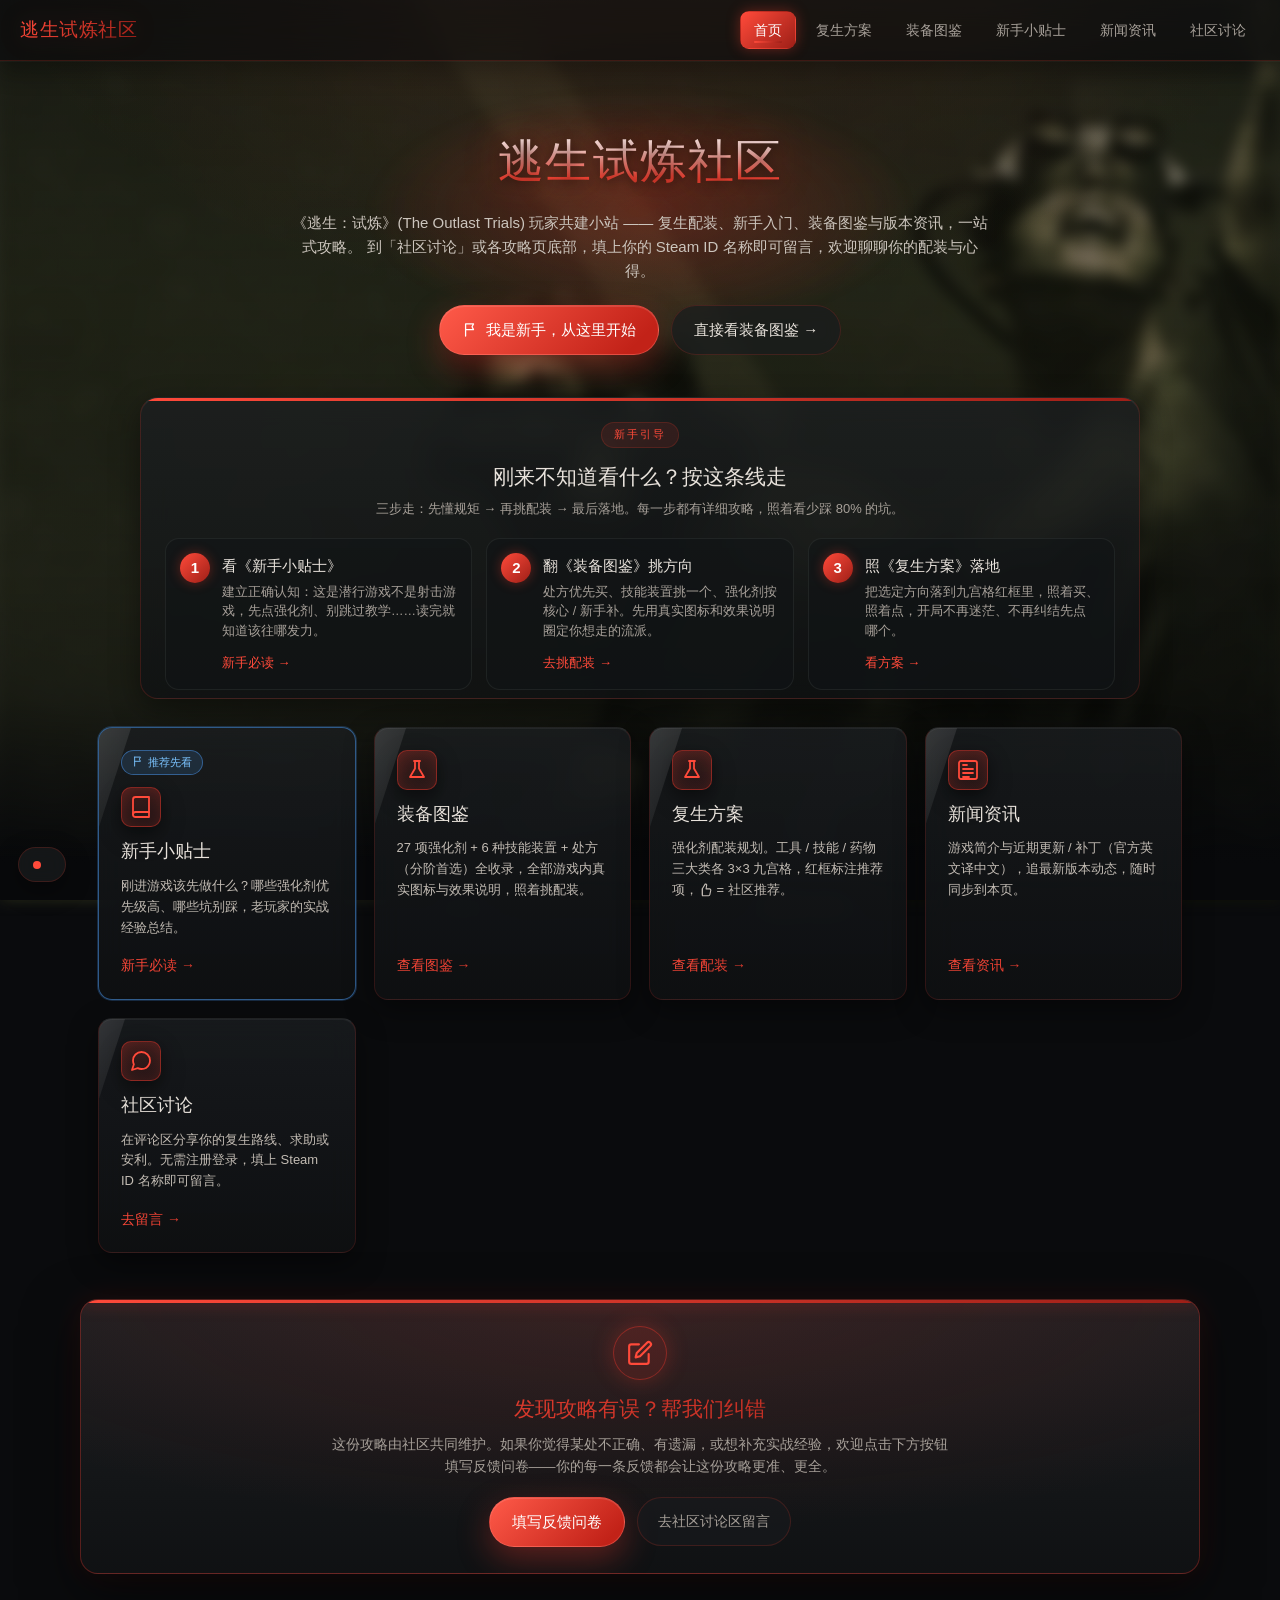
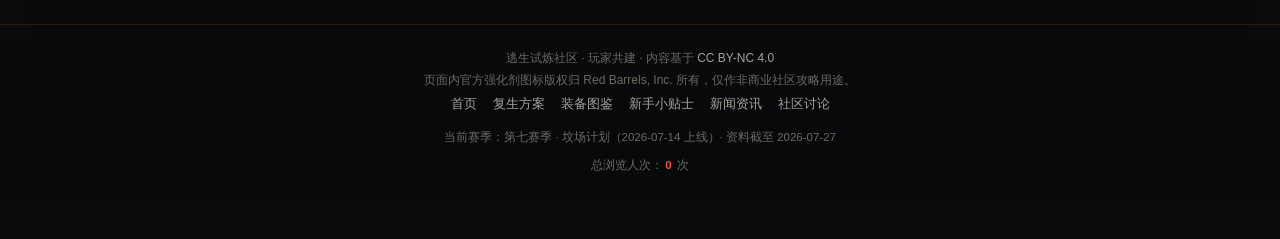
==== index.html @ 71624ab2 "chore: slow visitor counter to 10s & drop gray caption" ====
<!DOCTYPE html>
<html lang="zh-CN">
<head>
<meta charset="utf-8">
<meta name="viewport" content="width=device-width, initial-scale=1">
<link rel="stylesheet" href="assets/css/style.css">
<title>逃生试炼社区</title>
  <meta name="description" content="《逃生：试炼》玩家共建社区：复生方案、装备图鉴、新手小贴士、新闻资讯与社区讨论一站直达。">
  <link rel="canonical" href="https://lokeily.github.io/outlast-trials-community/index.html">
  <meta property="og:type" content="website">
  <meta property="og:site_name" content="逃生试炼社区">
  <meta property="og:title" content="逃生试炼社区">
  <meta property="og:description" content="《逃生：试炼》玩家共建社区：复生方案、装备图鉴、新手小贴士、新闻资讯与社区讨论一站直达。">
  <meta property="og:image" content="https://lokeily.github.io/outlast-trials-community/preview.png">
  <meta property="og:url" content="https://lokeily.github.io/outlast-trials-community/index.html">
  <meta name="twitter:card" content="summary_large_image">
  <meta name="twitter:title" content="逃生试炼社区">
  <meta name="twitter:description" content="《逃生：试炼》玩家共建社区：复生方案、装备图鉴、新手小贴士、新闻资讯与社区讨论一站直达。">
  <meta name="twitter:image" content="https://lokeily.github.io/outlast-trials-community/preview.png">

  <script>document.documentElement.classList.add('js')</script>
<script type="application/ld+json">{"@context": "https://schema.org", "@type": "WebSite", "name": "逃生试炼社区", "url": "https://lokeily.github.io/outlast-trials-community/", "description": "《逃生：试炼》玩家共建社区：复生方案、装备图鉴、新手小贴士、新闻资讯与社区讨论。", "inLanguage": "zh-CN"}</script>
<link rel="icon" href="favicon.svg" type="image/svg+xml">
  <script async src="https://busuanzi.ibruce.info/busuanzi/2.3/busuanzi.pure.mini.js"></script>
</head>
<body>
<header class="site-nav">
  <a class="brand" href="index.html">逃生试炼社区</a>
  <button class="menu-toggle" aria-label="展开菜单" aria-expanded="false"><svg class="ico-i nav-ico" viewBox="0 0 24 24" fill="none" stroke="currentColor" stroke-width="2" stroke-linecap="round" stroke-linejoin="round"><path d="M3 6h18M3 12h18M3 18h18"/></svg></button>
  <nav class="nav-links">
    <a href="index.html" class="active" aria-current="page">首页</a>
    <a href="rebirth.html">复生方案</a>
    <a href="amp-guide.html">装备图鉴</a>
    <a href="newbie.html">新手小贴士</a>
    <a href="news.html">新闻资讯</a>
    <a href="discuss.html">社区讨论</a>
  </nav>
</header>

<main class="container">
  <section class="hero">
    <h1>逃生试炼社区</h1>
    <p>《逃生：试炼》(The Outlast Trials) 玩家共建小站 —— 复生配装、新手入门、装备图鉴与版本资讯，一站式攻略。
    到「社区讨论」或各攻略页底部，填上你的 Steam ID 名称即可留言，欢迎聊聊你的配装与心得。</p>
    <div class="hero-cta">
      <a class="btn btn-primary" href="newbie.html"><svg class="ico-i" viewBox="0 0 24 24" fill="none" stroke="currentColor" stroke-width="2" stroke-linecap="round" stroke-linejoin="round"><path d="M5 21V4M5 4h11l-2 4 2 4H5"/></svg> 我是新手，从这里开始</a>
      <a class="btn btn-ghost" href="amp-guide.html">直接看装备图鉴 →</a>
    </div>
  </section>

  <!-- 新手引导 · 推荐路线 -->
  <section class="startpath">
    <div class="sp-head">
      <span class="sp-kicker">新手引导</span>
      <div class="sp-title">刚来不知道看什么？按这条线走</div>
      <p class="sp-sub">三步走：先懂规矩 → 再挑配装 → 最后落地。每一步都有详细攻略，照着看少踩 80% 的坑。</p>
    </div>
    <ol class="sp-steps">
      <li class="sp-step">
        <span class="sp-num">1</span>
        <div class="sp-body">
          <h3>看《新手小贴士》</h3>
          <p>建立正确认知：这是潜行游戏不是射击游戏，先点强化剂、别跳过教学……读完就知道该往哪发力。</p>
          <a class="sp-go" href="newbie.html">新手必读 →</a>
        </div>
      </li>
      <li class="sp-step">
        <span class="sp-num">2</span>
        <div class="sp-body">
          <h3>翻《装备图鉴》挑方向</h3>
          <p>处方优先买、技能装置挑一个、强化剂按核心 / 新手补。先用真实图标和效果说明圈定你想走的流派。</p>
          <a class="sp-go" href="amp-guide.html">去挑配装 →</a>
        </div>
      </li>
      <li class="sp-step">
        <span class="sp-num">3</span>
        <div class="sp-body">
          <h3>照《复生方案》落地</h3>
          <p>把选定方向落到九宫格红框里，照着买、照着点，开局不再迷茫、不再纠结先点哪个。</p>
          <a class="sp-go" href="rebirth.html">看方案 →</a>
        </div>
      </li>
    </ol>
  </section>

  <section class="cards">
    <a class="card feat" href="newbie.html">
      <div class="pill-new"><svg class="ico-i" viewBox="0 0 24 24" fill="none" stroke="currentColor" stroke-width="2" stroke-linecap="round" stroke-linejoin="round"><path d="M5 21V4M5 4h11l-2 4 2 4H5"/></svg> 推荐先看</div>
      <div class="ico"><svg viewBox="0 0 24 24" fill="none" stroke="currentColor" stroke-width="2" stroke-linecap="round" stroke-linejoin="round"><path d="M4 19.5A2.5 2.5 0 0 1 6.5 17H20"/><path d="M6.5 2H20v20H6.5A2.5 2.5 0 0 1 4 19.5v-15A2.5 2.5 0 0 1 6.5 2z"/></svg></div>
      <h3>新手小贴士</h3>
      <p>刚进游戏该先做什么？哪些强化剂优先级高、哪些坑别踩，老玩家的实战经验总结。</p>
      <div class="go">新手必读 →</div>
    </a>
    <a class="card" href="amp-guide.html">
      <div class="ico"><svg viewBox="0 0 24 24" fill="none" stroke="currentColor" stroke-width="2" stroke-linecap="round" stroke-linejoin="round"><path d="M9 3h6"/><path d="M10 3v7.5l-5 8.5h14l-5-8.5V3"/><path d="M6 19h12"/></svg></div>
      <h3>装备图鉴</h3>
      <p>27 项强化剂 + 6 种技能装置 + 处方（分阶首选）全收录，全部游戏内真实图标与效果说明，照着挑配装。</p>
      <div class="go">查看图鉴 →</div>
    </a>
    <a class="card" href="rebirth.html">
      <div class="ico"><svg viewBox="0 0 24 24" fill="none" stroke="currentColor" stroke-width="2" stroke-linecap="round" stroke-linejoin="round"><path d="M9 3h6"/><path d="M10 3v7.5l-5 8.5h14l-5-8.5V3"/><path d="M6 19h12"/></svg></div>
      <h3>复生方案</h3>
      <p>强化剂配装规划。工具 / 技能 / 药物三大类各 3×3 九宫格，红框标注推荐项，<svg class="ico-i" viewBox="0 0 24 24" fill="none" stroke="currentColor" stroke-width="2" stroke-linecap="round" stroke-linejoin="round"><path d="M7 11v9"/><path d="M7 11l4.5-7.6A2 2 0 0 1 14 4.6L13 11h5.5a2 2 0 0 1 2 2.4l-1.5 7A2 2 0 0 1 17 22H7z"/></svg> = 社区推荐。</p>
      <div class="go">查看配装 →</div>
    </a>
    <a class="card" href="news.html">
      <div class="ico"><svg viewBox="0 0 24 24" fill="none" stroke="currentColor" stroke-width="2" stroke-linecap="round" stroke-linejoin="round"><rect x="3" y="3" width="18" height="18" rx="2"/><path d="M7 7h4"/><path d="M7 11h10"/><path d="M7 15h10"/><path d="M7 19h6"/></svg></div>
      <h3>新闻资讯</h3>
      <p>游戏简介与近期更新 / 补丁（官方英文译中文），追最新版本动态，随时同步到本页。</p>
      <div class="go">查看资讯 →</div>
    </a>
    <a class="card" href="discuss.html">
      <div class="ico"><svg viewBox="0 0 24 24" fill="none" stroke="currentColor" stroke-width="2" stroke-linecap="round" stroke-linejoin="round"><path d="M21 11.5a8.38 8.38 0 0 1-.9 3.8 8.5 8.5 0 0 1-7.6 4.7 8.38 8.38 0 0 1-3.8-.9L3 21l1.9-5.7A8.38 8.38 0 0 1 4 11.5a8.5 8.5 0 0 1 8.5-8.5 8.5 8.5 0 0 1 8.5 8.5z"/></svg></div>
      <h3>社区讨论</h3>
      <p>在评论区分享你的复生路线、求助或安利。无需注册登录，填上 Steam ID 名称即可留言。</p>
      <div class="go">去留言 →</div>
    </a>
  </section>

</main>

  <section class="feedback-cta" id="feedback">
    <div class="fc-icon"><svg viewBox="0 0 24 24" fill="none" stroke="currentColor" stroke-width="2" stroke-linecap="round" stroke-linejoin="round"><path d="M11 4H4a2 2 0 0 0-2 2v14a2 2 0 0 0 2 2h14a2 2 0 0 0 2-2v-7"/><path d="M18.5 2.5a2.121 2.121 0 0 1 3 3L12 15l-4 1 1-4 9.5-9.5z"/></svg></div>
    <h2 class="fc-title">发现攻略有误？帮我们纠错</h2>
    <p class="fc-desc">这份攻略由社区共同维护。如果你觉得某处不正确、有遗漏，或想补充实战经验，欢迎点击下方按钮填写反馈问卷——你的每一条反馈都会让这份攻略更准、更全。</p>
    <div class="fc-actions">
      <a class="btn btn-primary" href="https://docs.qq.com/form/page/DVHBvTGRLUFpmUVV4" target="_blank" rel="noopener">填写反馈问卷</a>
      <a class="fc-ghost" href="discuss.html#comments">去社区讨论区留言</a>
    </div>
  </section>

  <footer class="site-foot">
  <p>逃生试炼社区 · 玩家共建 · 内容基于 <a href="LICENSE">CC BY-NC 4.0</a></p>
  <p>页面内官方强化剂图标版权归 Red Barrels, Inc. 所有，仅作非商业社区攻略用途。</p>
  
  <nav class="foot-nav">
    <a href="index.html">首页</a>
    <a href="rebirth.html">复生方案</a>
    <a href="amp-guide.html">装备图鉴</a>
    <a href="newbie.html">新手小贴士</a>
    <a href="news.html">新闻资讯</a>
    <a href="discuss.html">社区讨论</a>
  </nav>
  <p class="foot-meta">当前赛季：第七赛季 · 坟场计划（2026-07-14 上线）· 资料截至 2026-07-27</p>

  <p class="foot-views">总浏览人次：<b><span id="busuanzi_container_site_pv"><span id="busuanzi_value_site_pv">0</span></span></b> 次</p>
</footer>
  <script src="assets/js/twikoo.min.js" defer></script>
  <script src="assets/js/site.js" defer></script>
  <!-- 访客计数：真实累计(不蒜子) + 实时在线估算 -->
  <div class="visitor-counter" id="visitorCounter" role="status" aria-live="polite">
    <span class="vc-dot" aria-hidden="true"></span>
    <b class="vc-num vc-on" id="vcOnline"><span class="vc-digit">--</span></b>
    <span id="busuanzi_container_site_uv" style="display:none"><span id="busuanzi_value_site_uv">0</span></span>
  </div>
</body>
</html>
---- assets/css/style.css ----
/* ===== 逃生试炼社区 · 共享样式（官方暗黑临床 + 血红 / 设施绿） ===== */
:root{
  --bg:#0a0b0d;
  --panel:rgba(26,28,30,.55);
  --panel-2:rgba(18,20,22,.62);
  --border:rgba(226,55,43,.20);          /* 血红描边 */
  --border-soft:rgba(180,185,180,.09);
  --text:#e9e3dc;                        /* 暖白，旧档案感 */
  --text-dim:#a7a099;
  --text-mute:#6c6962;
  --red:#e2372b;                        /* 逃生试炼 主血红 */
  --red-deep:#9e1f17;
  --red-bright:#ff4a3a;
  --accent-grad:linear-gradient(135deg,var(--red-bright),var(--red-deep));
  --teal:#3f8073;                       /* 浑浊设施绿 */
  --green:#3fb950;                      /* 确定项绿 */
  --amber:#d9a441;                      /* 老旧照明琥珀 */
  --radius:14px;
  --maxw:1120px;
  font-synthesis:none;
  color-scheme:dark;
}

*{box-sizing:border-box;margin:0;padding:0}
html{-webkit-text-size-adjust:100%;scroll-behavior:smooth}
body{
  min-height:100vh;
  color:var(--text);
  font-family:"Noto Sans CJK SC","PingFang SC","Microsoft YaHei",-apple-system,BlinkMacSystemFont,"Segoe UI",Roboto,sans-serif;
  line-height:1.6;
  background-color:var(--bg);
  background-image:url("[data-uri]");
  background-size:cover;background-position:center;background-repeat:no-repeat;background-attachment:fixed;
  overscroll-behavior:none;
  padding-bottom:40px;
}
/* 全屏官方背景图（《逃生：试炼》Steam 官方高清宣传画 1920x620）：
   清晰展示官方图，仅轻微压暗保色，靠 body::after 的柔和蒙版保证文字可读 */
/* 背景主图层：加载完成后由脚本加 .bg-ready 渐显，避免逐块刷出造成的卡顿 */
body::before{
  content:"";position:fixed;inset:0;z-index:-3;pointer-events:none;
  background:url("../images/bg-outlast-hero.jpg") center 22%/cover no-repeat;
  filter:saturate(1.06) brightness(.82) contrast(1.04) blur(7px);
  opacity:0;transition:opacity .7s ease;will-change:opacity;
}
/* 主图就绪后渐显（.bg-ready 由脚本在图片 onload 时添加） */
body.bg-ready::before{opacity:1}

/* 氛围噪点纹理（程序生成，无版权/无额外请求） */
html::before{
  content:"";position:fixed;inset:0;z-index:-2;pointer-events:none;
  background-image:url("data:image/svg+xml,%3Csvg xmlns='http://www.w3.org/2000/svg' width='160' height='160'%3E%3Cfilter id='n'%3E%3CfeTurbulence type='fractalNoise' baseFrequency='0.9' numOctaves='2' stitchTiles='stitch'/%3E%3C/filter%3E%3Crect width='100%25' height='100%25' filter='url(%23n)'/%3E%3C/svg%3E");
  opacity:.05;mix-blend-mode:overlay;
}
/* 柔和蒙版层：轻压暗 + 暗角，让官方图保持清晰可辨，同时文字可读。
   中部留出「窗口」透出画面，四周渐暗聚焦内容。
   底部 96% 处过渡至完全不透明，杜绝背景图从底部透出。 */
body::after{
  content:"";position:fixed;inset:0;z-index:-1;pointer-events:none;
  background:
    radial-gradient(1100px 680px at 50% -10%,rgba(226,55,43,.10),transparent 60%),
    linear-gradient(180deg,rgba(8,9,11,.52),rgba(8,9,11,.38) 34%,rgba(8,9,11,.56) 78%,rgba(8,9,11,1) 96%),
    radial-gradient(135% 130% at 50% 34%,transparent 44%,rgba(0,0,0,.62) 100%);
}
a{color:var(--red-bright);text-decoration:none;transition:color .15s}
a:hover{text-decoration:none;color:#ff7a6e}
img{max-width:100%}
::selection{background:rgba(226,55,43,.35);color:#fff}

/* ===== 顶部导航（暗色玻璃栏） ===== */
.site-nav{
  position:sticky;top:0;z-index:50;
  display:flex;align-items:center;justify-content:space-between;flex-wrap:wrap;gap:10px;
  padding:11px 20px;
  background:rgba(10,11,13,.72);
  backdrop-filter:blur(12px);-webkit-backdrop-filter:blur(12px);
  border-bottom:1px solid var(--border);
}
.brand{
  font-weight:800;font-size:19px;letter-spacing:.5px;white-space:nowrap;
  background:var(--accent-grad);-webkit-background-clip:text;background-clip:text;color:transparent;
}
.brand:hover{filter:brightness(1.12)}
.nav-links{display:flex;flex-wrap:wrap;gap:6px}
.nav-links a{
  color:var(--text-dim);font-size:14px;font-weight:600;
  padding:7px 13px;border-radius:9px;border:1px solid transparent;transition:.15s;
}
.nav-links a:hover{color:var(--text);background:var(--panel);border-color:var(--border-soft)}
.nav-links a.active{color:#fff;background:var(--accent-grad);border-color:transparent;box-shadow:0 0 14px rgba(226,55,43,.4)}

/* 移动端汉堡按钮（桌面隐藏，用汉堡图标避免空 span 在某些渲染器塌陷） */
.menu-toggle{
  display:none;align-items:center;justify-content:center;
  width:40px;height:34px;
  background:transparent;border:1px solid var(--border);border-radius:8px;
  color:var(--text);font-size:18px;line-height:1;
  cursor:pointer;transition:border-color .2s,background .2s
}
.menu-toggle:hover{border-color:rgba(226,55,43,.55);background:rgba(226,55,43,.10)}
.site-nav.open .menu-toggle{color:var(--red-bright);border-color:rgba(226,55,43,.55)}

/* 锚点跳转时为吸顶导航预留高度，避免目标被导航栏遮挡（如 #comments、目录锚点、跨页 discuss.html#comments） */
:target{scroll-margin-top:74px}
section[id],h2[id],h3[id],.sectitle[id]{scroll-margin-top:74px}

/* ===== 容器 / 标题 ===== */
.container{max-width:var(--maxw);margin:0 auto;padding:0 18px}
main{padding:30px 0}
section{margin-top:30px}

.title{
  text-align:center;font-weight:800;font-size:30px;letter-spacing:1px;
  background:var(--accent-grad);-webkit-background-clip:text;background-clip:text;color:transparent;
  text-shadow:0 0 24px rgba(226,55,43,.25);
}
.sub{text-align:center;font-size:13px;color:var(--text-mute);margin-top:6px}
.divider{height:1px;background:linear-gradient(90deg,transparent,var(--border),transparent);margin:18px auto;max-width:var(--maxw)}
.sectitle{
  display:flex;align-items:center;justify-content:center;gap:9px;
  font-weight:800;font-size:22px;margin:8px 0 4px;color:var(--text);
}
.sectitle::before,.sectitle::after{content:"";width:24px;height:2px;border-radius:2px;background:var(--accent-grad);opacity:.85}
.secsub{text-align:center;font-size:12px;color:var(--text-mute);margin-bottom:18px}

/* ===== 社区首页 hero / 卡片 ===== */
.hero{text-align:center;padding:34px 18px 8px}
.hero h1{
  font-size:42px;font-weight:800;letter-spacing:1px;
  background:var(--accent-grad);-webkit-background-clip:text;background-clip:text;color:transparent;
  text-shadow:0 0 30px rgba(226,55,43,.3);
}
.hero p{color:var(--text-dim);font-size:15px;margin-top:12px;max-width:700px;margin-left:auto;margin-right:auto}
.cards{
  display:grid;gap:18px;margin-top:28px;
  grid-template-columns:repeat(auto-fit,minmax(240px,1fr));
}
.card{
  display:flex;flex-direction:column;gap:10px;
  background:rgba(26,28,30,.78);border:1px solid var(--border);border-radius:var(--radius);
  padding:22px;transition:.2s;
}
.card:hover{border-color:rgba(226,55,43,.55);box-shadow:0 18px 44px rgba(226,55,43,.22)}
.card .ico{font-size:34px}
.card h3{font-size:18px;color:var(--text)}
.card p{font-size:13px;color:var(--text-dim);flex:1}
.card .go{margin-top:6px;font-weight:700;font-size:14px;background:var(--accent-grad);-webkit-background-clip:text;background-clip:text;color:transparent}
.card:hover .go{text-decoration:underline}
.card .pill-new{display:inline-block;align-self:flex-start;font-size:11px;font-weight:800;color:#7cc4ff;background:rgba(78,161,255,.14);border:1px solid rgba(78,161,255,.45);border-radius:999px;padding:3px 10px;margin-bottom:2px}
.card.feat{border-color:rgba(78,161,255,.5);box-shadow:0 0 0 1px rgba(78,161,255,.22)}

/* 首页：引导按钮组 */
.hero-cta{display:flex;flex-wrap:wrap;gap:12px;justify-content:center;margin-top:22px}
.btn{display:inline-flex;align-items:center;gap:7px;font-weight:800;font-size:15px;border-radius:999px;padding:12px 22px;transition:.18s;cursor:pointer;border:1px solid transparent}
.btn-primary{background:var(--accent-grad);color:#fff;box-shadow:0 10px 30px rgba(226,55,43,.32)}
.btn-primary:hover{filter:brightness(1.08);transform:translateY(-2px);color:#fff}
.btn-ghost{background:rgba(26,28,30,.7);color:var(--text);border-color:var(--border)}
.btn-ghost:hover{border-color:rgba(226,55,43,.55);color:#fff}

/* 首页：新手引导·推荐路线 */
.startpath{max-width:1000px;margin:34px auto 0;background:rgba(26,28,30,.7);border:1px solid var(--border);border-radius:18px;padding:22px 24px 8px;position:relative;overflow:hidden}
.startpath::before{content:"";position:absolute;left:0;top:0;right:0;height:3px;background:var(--accent-grad)}
.sp-head{text-align:center;margin-bottom:18px}
.sp-kicker{display:inline-block;font-size:11px;font-weight:800;letter-spacing:.18em;color:var(--red-bright);background:rgba(226,55,43,.12);border:1px solid var(--border);border-radius:999px;padding:3px 12px}
.sp-title{font-size:21px;font-weight:800;color:var(--text);margin:12px 0 6px}
.sp-sub{font-size:13px;color:var(--text-dim)}
.sp-steps{list-style:none;display:grid;grid-template-columns:repeat(3,1fr);gap:14px;padding:0;margin:0}
.sp-step{display:flex;gap:12px;background:rgba(18,20,22,.6);border:1px solid var(--border-soft);border-radius:14px;padding:14px;align-items:flex-start}
.sp-num{flex:0 0 auto;width:30px;height:30px;border-radius:50%;display:flex;align-items:center;justify-content:center;font-weight:800;font-size:15px;color:#fff;background:var(--accent-grad);box-shadow:0 0 12px rgba(226,55,43,.4)}
.sp-body h3{font-size:15px;color:var(--text);margin:1px 0 5px}
.sp-body p{font-size:12.5px;color:var(--text-dim);line-height:1.55;margin:0 0 8px}
.sp-go{font-weight:700;font-size:13px;color:var(--red-bright)}
.sp-go:hover{text-decoration:underline}

/* 内容页：顶部引导回链 */
.pageguide{max-width:1100px;margin:0 auto 6px;display:flex;justify-content:center}
.pageguide a{font-size:12.5px;color:var(--text-dim);background:rgba(26,28,30,.7);border:1px solid var(--border);border-radius:999px;padding:6px 14px;transition:.15s}
.pageguide a:hover{color:var(--red-bright);border-color:rgba(226,55,43,.5);background:var(--panel)}

/* ===== 复生方案：总览 ===== */
.ovcols{display:flex;gap:24px;justify-content:center;align-items:flex-start;flex-wrap:wrap}
.col{width:340px;max-width:100%;background:rgba(26,28,30,.8);border:1px solid var(--border);border-radius:var(--radius);padding:14px}
.cat{font-weight:700;font-size:14px;color:var(--text-dim);text-align:center;margin-bottom:8px;letter-spacing:.05em}
.ribbon{width:100%;height:auto;display:block;border-radius:8px;margin-bottom:6px}
.item{position:relative;display:flex;align-items:center;gap:14px;margin-top:12px;background:var(--panel-2);border:1px solid var(--red);border-radius:11px;padding:12px 14px;min-height:84px}
.item.ok{background:rgba(63,185,80,.10);border-color:var(--green,var(--teal))}
.ic{width:56px;height:56px;flex:0 0 56px;object-fit:contain}
.meta{display:flex;flex-direction:column;justify-content:center}
.iname{font-weight:700;font-size:21px;color:var(--text)}
.item.ok .iname{color:#5fd07a}
.isub{font-size:12px;color:var(--text-dim);margin-top:3px}
.item .badge{position:absolute;top:8px;right:8px;font-size:11px;font-weight:700;padding:2px 9px;border-radius:7px}
.badge.ok{background:var(--green,#3fb950);color:#06210d}
.badge.pick{background:var(--red-bright);color:#2a0604}
.thumb{position:absolute;bottom:-2px;right:-2px;font-size:20px;z-index:5;filter:drop-shadow(0 1px 3px rgba(0,0,0,.6));transform:rotate(-15deg)}

/* ===== 复生方案：九宫格（桌面三列同屏） ===== */
.boards{display:grid;grid-template-columns:repeat(3,minmax(0,1fr));gap:16px;max-width:1100px;margin:0 auto;align-items:start}
.gridwrap{width:auto;max-width:100%;background:rgba(26,28,30,.8);border:1px solid var(--border);border-radius:var(--radius);padding:14px}
.ghead{display:flex;align-items:center;gap:10px;margin-bottom:12px}
.ghead .ribbon{width:150px}
.ghead span{font-weight:700;font-size:15px;color:var(--text-dim)}
.grid{display:grid;grid-template-columns:repeat(3,1fr);gap:9px}
.cell{position:relative;background:rgba(12,13,15,.6);border:1px solid var(--border-soft);border-radius:10px;padding:9px 4px 7px;display:flex;flex-direction:column;align-items:center;transition:.15s}
.cell:hover{border-color:rgba(226,55,43,.45)}
.cell .ic{width:58px;height:58px;object-fit:contain}
.cell .cn{font-size:13px;font-weight:700;color:#dfe0db;margin-top:5px;text-align:center}
.cell .en{font-size:9.5px;color:#7c8694;margin-top:1px;text-align:center}
.cell.pick{border:2px solid var(--red);box-shadow:0 0 0 2px rgba(226,55,43,.35),0 0 16px rgba(226,55,43,.45);background:rgba(226,55,43,.10)}
.cell.pick .cn{color:#ff6b60}
.tag{position:absolute;top:-9px;left:-9px;background:var(--red);color:#fff;font-size:10px;font-weight:700;padding:2px 7px;border-radius:7px;white-space:nowrap}

/* ===== 说明卡片 / 小贴士 ===== */
.anns{max-width:1100px;margin:26px auto 0;display:grid;grid-template-columns:repeat(3,1fr);gap:16px}
.anns.roadmap{grid-template-columns:repeat(2,1fr)}
.ncard{background:rgba(26,28,30,.8);border:1px solid var(--border);border-radius:12px;padding:14px 16px}
.ntitle{font-weight:700;font-size:15px;margin-bottom:8px;color:var(--text)}
.nlist{list-style:none}
.nlist li{font-size:12.5px;color:var(--text-dim);line-height:1.6;margin-bottom:7px}
.nlist b{color:var(--text)}
.nidea{margin:10px 0 2px;padding:9px 12px;font-size:12px;color:var(--text-dim);line-height:1.55;border-left:3px solid var(--border);background:rgba(255,255,255,.03);border-radius:0 8px 8px 0}
.nidea b{color:var(--text)}
.tips{max-width:1100px;margin:28px auto 0;background:rgba(26,28,30,.8);border:1px solid var(--border);border-radius:var(--radius);padding:16px 20px;border-top:3px solid var(--amber)}
.tipstitle{font-weight:700;font-size:17px;color:var(--amber);text-align:center;margin-bottom:14px}
.tipgrid{display:grid;grid-template-columns:repeat(2,1fr);gap:10px}
.tip{background:var(--panel-2);border:1px solid var(--border-soft);border-radius:10px;padding:10px 12px;font-size:12.5px;color:var(--text-dim);line-height:1.55;display:flex;align-items:flex-start;gap:8px}

/* ===== 通用文章页（新手 / 通用） ===== */
.article{max-width:var(--maxw);margin:0 auto}
.article h2{font-size:20px;color:var(--red-bright);margin:24px 0 10px;border-left:4px solid var(--red);padding-left:10px}
.article h2.sectitle{border-left:none;padding-left:0;color:var(--text);margin:28px 0 6px;font-size:22px}
.article h3{font-size:16px;color:var(--text);margin:18px 0 6px}
.article p,.article li{font-size:14px;color:var(--text-dim)}
.article ul,.article ol{padding-left:22px;margin:8px 0}
.article li{margin-bottom:7px}
.article .lead{font-size:15px;color:var(--text-dim);background:rgba(26,28,30,.8);border:1px solid var(--border);border-radius:12px;padding:14px 16px;margin:14px 0}
.callout{border-left:4px solid var(--amber);background:rgba(217,164,65,.08);border-radius:0 10px 10px 0;padding:12px 16px;margin:14px 0;font-size:13.5px;color:#e8d9b5}
.callout.info{border-color:var(--teal);background:rgba(63,128,115,.08);color:#cfe9e2}

/* ===== 新闻资讯板块（可折叠 + 旋转跑马灯边框） ===== */
.news-sec{margin-top:26px}
.news-item{position:relative;margin-top:16px}
.news-item > summary{list-style:none;cursor:pointer;display:block}
.news-item > summary::-webkit-details-marker{display:none}
.news-item > summary::marker{content:""}

.news-head{
  position:relative;border-radius:12px;
  background:rgba(26,28,30,.82);background-clip:padding-box;
  border:2px solid transparent;
  padding:14px 16px;
  transition:.15s;
}
/* 跑马灯只画在 2px 边框环上：用 mask 把中间挖空，避免整层旋转导致卡顿 */
.news-head::before{
  content:"";position:absolute;inset:0;border-radius:12px;padding:2px;pointer-events:none;
  background:conic-gradient(from var(--angle),transparent 0deg,var(--red) 45deg,var(--amber) 95deg,transparent 155deg,transparent 360deg);
  -webkit-mask:linear-gradient(#000 0 0) content-box,linear-gradient(#000 0 0);
          mask:linear-gradient(#000 0 0) content-box,linear-gradient(#000 0 0);
  -webkit-mask-composite:xor;
          mask-composite:exclude;
  animation:spin 4.5s linear infinite;
  animation-play-state:paused; /* 默认暂停，进入视口才旋转，离开即停，避免持续重绘 */
}
.news-item.inview .news-head::before{animation-play-state:running}
.news-item.patch .news-head::before{
  background:conic-gradient(from var(--angle),transparent 0deg,var(--teal) 45deg,var(--cyan,#22d3ee) 95deg,transparent 155deg,transparent 360deg);
}
@property --angle{syntax:'<angle>';initial-value:0deg;inherits:false}
@keyframes spin{to{--angle:360deg}}

.news-head:hover{border-color:rgba(226,55,43,.55)}
.news-headrow{display:flex;align-items:center;gap:10px;margin-bottom:6px;flex-wrap:wrap}
.news-label{font-size:11px;font-weight:800;padding:2px 10px;border-radius:7px;letter-spacing:.04em}
.news-label.major{background:var(--accent-grad);color:#fff}
.news-label.patch{background:var(--panel-2);color:var(--teal);border:1px solid var(--border)}
.news-date{font-size:12px;font-weight:700;color:var(--amber)}
.news-title{font-size:17px;font-weight:700;color:var(--text);margin-bottom:4px}
.news-sum{font-size:13px;color:var(--text-dim);line-height:1.5}

.news-body{
  background:var(--panel);border:1px solid var(--border-soft);border-top:none;
  border-radius:0 0 12px 12px;padding:14px 16px;
}
.news-fig{width:100%;max-height:340px;object-fit:cover;border-radius:10px;margin-bottom:12px;display:block;background:#000}
.news-list{list-style:none;margin:0;padding:0}
.news-list li{font-size:13.5px;color:var(--text-dim);line-height:1.7;margin-bottom:7px;padding-left:16px;position:relative}
.news-list li::before{content:"";position:absolute;left:2px;top:10px;width:6px;height:6px;border-radius:2px;background:var(--red)}
.news-list b{color:var(--text)}
.news-list .sub2{list-style:none;margin:6px 0 0;padding-left:16px}
.news-list .sub2 li::before{background:var(--text-mute)}

/* ===== 评论区（Twikoo）/ 页脚 ===== */
#comments{margin-top:34px;min-height:120px}
/* Twikoo 暗色主题：覆盖官方 --tk-color-* 变量，融入全站血红暗黑风 */
#tcomment{margin-top:8px}
#tcomment .tk-main,
.twikoo{
  --tk-color-1:#ff4a3a;--tk-color-2:#ff4a3a;
  --tk-color-3:transparent;--tk-color-4:rgba(18,20,22,.62);
  --tk-color-5:#a7a099;--tk-color-6:#6c6962;--tk-color-7:#8a857d;
  --tk-color-8:#e9e3dc;--tk-color-9:rgba(226,55,43,.22);--tk-color-10:rgba(0,0,0,.45);
  --tk-main-color:#ff4a3a;
}
.site-foot{margin-top:50px;border-top:1px solid var(--border);padding:22px 18px;text-align:center;color:var(--text-mute);font-size:12px;line-height:1.9}
.site-foot a{color:var(--text-dim)}
.legend{max-width:1100px;margin:18px auto 0;text-align:center;font-size:13px;color:var(--text-dim)}
.legend b{background:var(--accent-grad);-webkit-background-clip:text;background-clip:text;color:transparent}

/* ===== 游戏内装备图鉴（Equipment Codex） ===== */
.ampboard{max-width:1100px;margin:0 auto}
.ampsec{margin-top:32px}
.ampsec:first-of-type{margin-top:24px}
.ampgrid{display:grid;grid-template-columns:repeat(auto-fill,minmax(176px,1fr));gap:14px;margin-top:14px;align-items:stretch}
/* 装备卡：内联徽章，绝不使用会溢出裁切的绝对定位 */
.itcard{display:flex;flex-direction:column;align-items:center;background:rgba(26,28,30,.8);border:1px solid var(--border);border-radius:12px;padding:13px 12px 14px;text-align:center;transition:transform .18s ease,border-color .15s ease,box-shadow .18s ease}
.itcard:hover{transform:translateY(-3px);border-color:rgba(226,55,43,.55);box-shadow:0 14px 34px rgba(226,55,43,.2)}
.itcard .ic{width:54px;height:54px;object-fit:contain;transition:transform .2s ease;flex:0 0 auto}
.itcard:hover .ic{transform:scale(1.08)}
.itcard .cn{font-weight:700;font-size:14.5px;color:var(--text);margin-top:8px}
.itcard .en{font-size:9.5px;color:#7c8694;margin-top:2px;letter-spacing:.04em}
.itcard .desc{font-size:11.5px;color:var(--text-dim);margin-top:8px;line-height:1.55}
/* 徽章行：正常流内联，永不溢出裁切 */
.badges{display:flex;flex-wrap:wrap;gap:5px;justify-content:center;margin-bottom:8px;min-height:0}
.badge{font-size:10px;font-weight:800;padding:2px 8px;border-radius:999px;line-height:1.3;white-space:nowrap;border:1px solid transparent;position:static}
.badge.core{background:var(--accent-grad);color:#fff}
.badge.bnew{background:rgba(78,161,255,.16);color:#7cc4ff;border-color:rgba(78,161,255,.5)}
.badge.bvet{background:rgba(188,140,255,.16);color:#c9a8ff;border-color:rgba(188,140,255,.5)}
.ampnote{max-width:1100px;margin:18px auto 0;text-align:center;font-size:12px;color:var(--text-mute)}
.ampnote b{color:var(--text-dim)}

/* 装备筛选条 */
.filterbar{display:flex;flex-wrap:wrap;align-items:center;gap:8px;max-width:1100px;margin:16px auto 0}
.filterbar .flabel{font-size:13px;font-weight:700;color:var(--text-dim)}
.fbtn{font:inherit;font-size:13px;font-weight:700;color:var(--text-dim);background:rgba(26,28,30,.85);border:1px solid var(--border);border-radius:999px;padding:6px 15px;cursor:pointer;transition:border-color .15s,color .15s,background .15s}
.fbtn:hover{border-color:rgba(226,55,43,.55);color:var(--text)}
.fbtn.active{background:var(--accent-grad);color:#fff;border-color:transparent}
.itcard.hide{display:none !important}
.badge{cursor:pointer}

/* 处方分阶（等级一 / 二 / 三） */
.tierblock{margin-top:22px}
.tierblock:first-of-type{margin-top:6px}
.tierblock.hide{display:none !important}
.tierhead{display:flex;align-items:center;gap:10px;margin-bottom:10px}
.tierhead .trib{width:118px;height:30px;object-fit:contain;flex:0 0 auto}
.tierhead span{font-weight:800;font-size:14px;color:var(--text-dim);letter-spacing:.04em}
.rxgrid{margin-top:0}

/* 推荐分类（新手 / 老玩家） */
.recwrap{max-width:1100px;margin:14px auto 0;display:grid;grid-template-columns:repeat(2,1fr);gap:16px;align-items:start}
.reccol{background:rgba(26,28,30,.8);border:1px solid var(--border);border-radius:14px;padding:16px 18px;min-width:0;overflow-wrap:anywhere}
.reccol.new{border-top:3px solid #4ea1ff}
.reccol.vet{border-top:3px solid #bc8cff}
.reccol h3{font-size:16px;margin:0 0 8px;line-height:1.35}
.reccol h3 .ico-i{margin-right:7px}
.reccol.new h3{color:#7cc4ff}
.reccol.vet h3{color:#c9a8ff}
.reccol .rsub{font-size:12px;color:var(--text-dim);margin:0 0 12px}
.reclist{list-style:none;display:flex;flex-direction:column;gap:9px}
.reclist li{font-size:12.5px;color:var(--text-dim);line-height:1.6;padding-left:14px;position:relative;overflow-wrap:anywhere}
.reclist li::before{content:"";position:absolute;left:0;top:7px;width:6px;height:6px;border-radius:50%;background:var(--red-bright)}
.reclist li b{color:var(--text)}
.reclist .tag,.nlist .tag{display:inline-block;position:static;font-size:10px;font-weight:800;padding:0 6px;border-radius:6px;margin-right:5px;vertical-align:1px;top:auto;left:auto}
.tag.amp{background:rgba(226,55,43,.16);color:#ff8a7e}
.tag.rig{background:rgba(78,161,255,.16);color:#7cc4ff}
.tag.pre{background:rgba(63,185,80,.16);color:#5fd07a}

/* ===== 响应式 ===== */
@media (max-width:900px){
  .anns{grid-template-columns:1fr}
  .anns.roadmap{grid-template-columns:1fr}
  .recwrap{grid-template-columns:1fr}
  .tipgrid{grid-template-columns:1fr}
  .boards{grid-template-columns:1fr}
  .sp-steps{grid-template-columns:1fr}
  .hero h1{font-size:32px}
}
@media (max-width:640px){
  body{padding-bottom:24px}
  .site-nav{justify-content:space-between;flex-wrap:nowrap;padding:10px 14px}
  .brand{width:auto;text-align:left}
  .menu-toggle{display:inline-flex}
  .nav-links{
    position:absolute;left:0;right:0;top:100%;
    flex-direction:column;align-items:stretch;gap:0;width:auto;
    padding:8px 14px 14px;
    background:rgba(10,11,13,.96);
    border-bottom:1px solid var(--border);
    opacity:0;transform:translateY(-8px);pointer-events:none;
    transition:opacity .25s ease,transform .25s ease
  }
  .site-nav.open .nav-links{opacity:1;transform:none;pointer-events:auto}
  .nav-links a{padding:10px 14px;font-size:14px;border-radius:8px}
  .title{font-size:24px}
  .hero h1{font-size:27px}
  .col,.gridwrap{width:100%}
  .grid{gap:6px}
  .cell .ic{width:46px;height:46px}
  .cell .cn{font-size:11px}
  .ic{width:46px;height:46px;flex-basis:46px}
  .iname{font-size:18px}
  .cards{grid-template-columns:1fr}
}
@media (max-width:380px){
  .grid{grid-template-columns:repeat(3,1fr)}
  .cell .ic{width:40px;height:40px}
}

/* ===== 动效（transform / opacity 为主，GPU 友好） ===== */
/* 滚动进入：用 transition 而非 keyframes，避免动画结束后残留合成层 */
/* 进入动画用纯 CSS 动画自动播放：只要加上 .reveal 就显形，
   不再依赖 JS 追加第二个类，避免“卡在隐藏态看不到内容” */
/* 滚动进入：默认隐藏，进入视口（加 .in）才播放，避免不可见时已播完 */
.js .reveal{opacity:0}
.js .reveal.in{animation:rise .6s cubic-bezier(.22,.61,.36,1) both;animation-delay:var(--d,0ms)}
@keyframes rise{from{opacity:0;transform:translateY(16px)}to{opacity:1;transform:none}}
@keyframes riseSoft{from{opacity:0}to{opacity:1}}
.js .site-nav.reveal.in{animation-name:riseSoft}

/* 导航项下划线滑入 */
.nav-links a{position:relative}
.nav-links a::after{
  content:"";position:absolute;left:13px;right:13px;bottom:5px;height:2px;border-radius:2px;
  background:var(--accent-grad);transform:scaleX(0);transform-origin:left;transition:transform .28s ease;
}
.nav-links a:hover::after,.nav-links a.active::after{transform:scaleX(1)}

/* 卡片光泽扫过（独立伪元素，不干扰进入动画） */
.card{position:relative;overflow:hidden}
.card::after{
  content:"";position:absolute;top:0;left:-60%;width:55%;height:100%;pointer-events:none;
  background:linear-gradient(105deg,transparent,rgba(255,255,255,.14),transparent);
  transform:skewX(-18deg);
}
.card:hover::after{animation:sweep .85s ease}
@keyframes sweep{from{left:-60%}to{left:120%}}

/* 复生：卡片/格子上浮（这些元素不是进入动画目标，可放心用 transform） */
.cell{transition:transform .18s ease,border-color .15s ease}
.cell:hover{transform:translateY(-3px)}
.item{transition:transform .18s ease,border-color .15s ease,box-shadow .18s ease}
.item:hover{transform:translateY(-3px);box-shadow:0 12px 28px rgba(226,55,43,.16)}

/* 新闻：展开动画 + 指示箭头旋转 */
.news-item[open] .news-body{animation:newsIn .38s ease both}
@keyframes newsIn{from{opacity:0;transform:translateY(-8px)}to{opacity:1;transform:none}}
.news-head{padding-right:36px}
.news-head::after{
  content:"";position:absolute;right:16px;top:50%;width:9px;height:9px;margin-top:-7px;
  border-right:2px solid var(--text-mute);border-bottom:2px solid var(--text-mute);
  transform:rotate(45deg);transition:transform .3s ease,border-color .3s ease;border-radius:1px;
}
.news-item[open] .news-head::after{transform:rotate(-135deg);border-color:var(--red-bright)}

/* 图片悬停微放大 */
.news-fig,.ribbon{transition:transform .4s ease,filter .4s ease}
.news-fig:hover{transform:scale(1.02);filter:brightness(1.06)}
.cell .ic{transition:transform .2s ease}
.cell:hover .ic{transform:scale(1.08)}

/* ===== 移动端：简化动效，避免手机掉帧 ===== */
@media (max-width:767px){
  /* 跑马灯改为静止彩色边框，省去每帧重绘圆锥渐变（手机最大开销之一） */
  .news-head::before{animation:none}
  /* 关闭卡片光泽扫过（触屏本就无 hover） */
  .card::after{display:none}
  /* 导航栏去掉毛玻璃，滚动时不再反复重栅格化背后内容 */
  .site-nav{backdrop-filter:none;-webkit-backdrop-filter:none;background:rgba(10,11,13,.94)}
  /* 进入动画仅做淡入、不位移，降低合成层开销 */
  .js .reveal.in{animation-name:riseSoft;animation-duration:.45s}
  /* 移动端：背景同样保持清晰，仅轻压暗 */
  body::before{filter:brightness(.76) saturate(1.04) blur(7px)}
}

/* ===== 离屏跳过渲染：长页面重区块在视口外不绘制，降低滚动开销 ===== */
/* contain-intrinsic-size 预留估算高度，避免滚动条跳动 */
.col,.gridwrap,.news-item{content-visibility:auto;contain-intrinsic-size:auto 340px}

/* 减少动效偏好：全部静止，保证可读与无障碍 */
@media (prefers-reduced-motion: reduce){
  .js .reveal{opacity:1 !important;transform:none !important;transition:none !important}
  html{scroll-behavior:auto !important}
  *,*::before,*::after{animation-duration:.001ms !important;animation-iteration-count:1 !important;transition-duration:.001ms !important}
  .card::after{display:none}
  .news-head::before,.news-item.inview .news-head::before{animation-play-state:paused !important}
}

/* ===== 回到顶部 ===== */
.to-top{position:fixed;right:18px;bottom:18px;z-index:60;width:44px;height:44px;border-radius:50%;border:1px solid var(--border);background:rgba(26,28,30,.92);color:var(--red-bright);font-size:20px;font-weight:800;line-height:1;cursor:pointer;opacity:0;transform:translateY(12px);pointer-events:none;transition:opacity .25s,transform .25s,border-color .2s,background .2s;box-shadow:0 8px 24px rgba(0,0,0,.45)}
.to-top.show{opacity:1;transform:none;pointer-events:auto}
.to-top:hover{border-color:rgba(226,55,43,.6);background:var(--accent-grad);color:#fff}

/* ===== 页脚导航 + 赛季标识 ===== */
.foot-nav{display:flex;flex-wrap:wrap;gap:6px 16px;justify-content:center;margin-bottom:10px}
.foot-nav a{font-size:13px;color:var(--text-dim);font-weight:600;transition:.15s}
.foot-nav a:hover{color:var(--red-bright)}
.foot-meta{font-size:11.5px;color:var(--text-mute);margin-top:4px}
.foot-views{font-size:11.5px;color:var(--text-mute);margin-top:6px}
.foot-views b{color:var(--red-bright);font-variant-numeric:tabular-nums;font-weight:800;margin:0 2px}

/* ===== 新手页：吸顶目录 TOC ===== */
.toc{max-width:var(--maxw);margin:16px auto 0;background:rgba(26,28,30,.7);border:1px solid var(--border);border-radius:12px;padding:12px 16px;position:sticky;top:72px;z-index:5}
.toc h4{font-size:13px;font-weight:800;color:var(--text-dim);margin-bottom:8px;letter-spacing:.04em}
.toc ol{list-style:none;display:grid;grid-template-columns:repeat(2,1fr);gap:6px 18px;margin:0;padding:0}
.toc li{font-size:13px}
.toc a{color:var(--text-dim);transition:.15s}
.toc a:hover{color:var(--red-bright)}
.toc a.active{color:var(--red-bright);font-weight:700}
.toc a::before{content:"";display:inline-block;width:6px;height:6px;background:var(--red);border-radius:1.4px;margin-right:9px;flex:none}

/* ===== 新手 FAQ ===== */
.faq{max-width:var(--maxw);margin:22px auto 0;display:flex;flex-direction:column;gap:10px}
.faq details{background:rgba(26,28,30,.8);border:1px solid var(--border);border-radius:12px;padding:0 16px;transition:border-color .15s}
.faq details[open]{border-color:rgba(226,55,43,.5)}
.faq summary{cursor:pointer;list-style:none;padding:14px 0;font-weight:700;font-size:15px;color:var(--text);display:flex;align-items:center;justify-content:space-between;gap:12px}
.faq summary::-webkit-details-marker{display:none}
.faq summary::after{content:"+";font-size:20px;color:var(--red-bright);font-weight:800;transition:transform .25s}
.faq details[open] summary::after{transform:rotate(45deg)}
.faq .faq-a{padding:0 0 14px;font-size:13.5px;color:var(--text-dim);line-height:1.65}
.faq .faq-a b{color:var(--text)}

@media (max-width:900px){
  .toc{position:static;top:auto}
  .toc ol{grid-template-columns:1fr}
  .to-top{right:12px;bottom:12px;width:40px;height:40px}
}

/* ===== 键盘焦点可见（无障碍）：仅键盘导航时显示红色焦点环 ===== */
:focus-visible{outline:2px solid var(--red-bright);outline-offset:2px}
a:focus-visible,.btn:focus-visible,.fbtn:focus-visible,.to-top:focus-visible,
.card:focus-visible,.menu-toggle:focus-visible{
  outline:2px solid var(--red-bright);outline-offset:3px;border-radius:6px
}


/* =========================================================================
   升级增强层 · 2026-07-24
   方向：在原有暗色血红「档案」基底上升级质感（玻璃拟态 / 微交互 /
   发光层级 / 反馈模块）。采用“末尾追加、后定义优先”，不改动上方原规则。
   ========================================================================= */
:root{
  --shadow-1:0 10px 30px rgba(0,0,0,.42);
  --shadow-2:0 20px 56px rgba(0,0,0,.55);
  --ease:cubic-bezier(.22,.61,.36,1);
  --radius-lg:18px;
}

body{-webkit-font-smoothing:antialiased;text-rendering:optimizeLegibility}

/* 现代排版优化：标题均衡断行、正文避孤字，零兼容风险（不支持的浏览器忽略） */
.title,.hero h1,.sectitle,.sp-title,.fc-title,.news-title{text-wrap:balance}
.article p,.article li,.card p,.nlist li,.news-sum,.news-list li,.tip,.sp-body p,.fc-desc{text-wrap:pretty}

.site-nav{
  background:rgba(10,11,13,.78);
  box-shadow:0 1px 0 rgba(255,255,255,.03),0 8px 26px rgba(0,0,0,.32);
  transition:background .3s var(--ease),border-color .3s var(--ease),box-shadow .3s var(--ease);
}
.site-nav.scrolled{
  background:rgba(8,9,11,.92);
  border-bottom-color:rgba(226,55,43,.38);
  box-shadow:0 10px 34px rgba(0,0,0,.5),0 0 22px rgba(226,55,43,.12);
}
.brand{filter:drop-shadow(0 0 14px rgba(226,55,43,.20))}

.card,.col,.gridwrap,.ncard,.itcard,.reccol,.tips,.pageguide a{
  backdrop-filter:blur(10px);-webkit-backdrop-filter:blur(10px);
  border-top:1px solid rgba(255,255,255,.06);   /* 顶部高光，玻璃质感 */
}
.card{
  background:linear-gradient(180deg,rgba(31,34,37,.84),rgba(17,19,21,.84));
  box-shadow:var(--shadow-1);
  border-color:rgba(226,55,43,.16);
}
.card:hover{
  transform:translateY(-4px);
  border-color:rgba(226,55,43,.6);
  box-shadow:0 22px 54px rgba(226,55,43,.26),0 0 0 1px rgba(226,55,43,.20);
}
.card .ico{filter:drop-shadow(0 4px 10px rgba(0,0,0,.4))}

.itcard{
  background:linear-gradient(180deg,rgba(31,34,37,.82),rgba(17,19,21,.82));
  box-shadow:var(--shadow-1);
  border-color:rgba(226,55,43,.16);
}
.itcard:hover{
  box-shadow:0 18px 42px rgba(226,55,43,.24),0 0 0 1px rgba(226,55,43,.22);
}
.itcard .ic{filter:drop-shadow(0 3px 9px rgba(0,0,0,.45))}

.col,.gridwrap{
  background:linear-gradient(180deg,rgba(31,34,37,.82),rgba(17,19,21,.82));
  box-shadow:var(--shadow-1);
  border-color:rgba(226,55,43,.16);
}

.reccol,.tips,.ncard{
  box-shadow:var(--shadow-1);
  border-color:rgba(226,55,43,.16);
}

.btn-primary{
  box-shadow:0 12px 32px rgba(226,55,43,.36),inset 0 1px 0 rgba(255,255,255,.12);
}
.btn-primary:hover{
  transform:translateY(-2px);
  box-shadow:0 18px 44px rgba(226,55,43,.5),inset 0 1px 0 rgba(255,255,255,.18);
}
.btn-ghost{
  background:rgba(26,28,30,.72);
  backdrop-filter:blur(8px);-webkit-backdrop-filter:blur(8px);
}
.btn-ghost:hover{
  transform:translateY(-2px);
  box-shadow:0 0 22px rgba(226,55,43,.22);
}

.cell .ic{filter:drop-shadow(0 2px 6px rgba(0,0,0,.4))}

.hero h1{text-shadow:0 0 36px rgba(226,55,43,.4),0 2px 10px rgba(0,0,0,.5)}
.title{text-shadow:0 0 28px rgba(226,55,43,.32)}

.sp-step{transition:transform .18s var(--ease),border-color .15s var(--ease),box-shadow .18s var(--ease)}
.sp-step:hover{
  transform:translateY(-3px);
  border-color:rgba(226,55,43,.5);
  box-shadow:0 14px 34px rgba(226,55,43,.18);
}
.startpath{box-shadow:var(--shadow-1),0 0 0 1px rgba(226,55,43,.12)}

/* ===== 页面最下方 · 反馈模块（点击跳转问卷） ===== */
.feedback-cta{
  max-width:var(--maxw);
  margin:46px auto 0;
  position:relative;
  border-radius:var(--radius-lg);
  padding:26px 24px;
  text-align:center;
  background:
    radial-gradient(120% 140% at 50% 0%,rgba(226,55,43,.14),transparent 60%),
    linear-gradient(180deg,rgba(31,34,37,.86),rgba(17,19,21,.86));
  border:1px solid rgba(226,55,43,.34);
  box-shadow:var(--shadow-2),0 0 30px rgba(226,55,43,.12);
  overflow:hidden;
  backdrop-filter:blur(10px);-webkit-backdrop-filter:blur(10px);
}
.feedback-cta::before{
  content:"";position:absolute;left:0;right:0;top:0;height:3px;
  background:var(--accent-grad);
  box-shadow:0 0 16px rgba(226,55,43,.6);
}
.fc-icon{
  width:54px;height:54px;margin:0 auto 12px;
  display:flex;align-items:center;justify-content:center;
  font-size:28px;border-radius:50%;
  background:rgba(226,55,43,.14);border:1px solid rgba(226,55,43,.45);
  box-shadow:0 0 22px rgba(226,55,43,.3);
}
.fc-title{
  font-size:21px;font-weight:800;margin-bottom:8px;
  background:var(--accent-grad);
  -webkit-background-clip:text;background-clip:text;color:transparent;
}
.fc-desc{font-size:13.5px;color:var(--text-dim);max-width:620px;margin:0 auto 18px;line-height:1.65}
.fc-actions{display:flex;flex-wrap:wrap;gap:12px;justify-content:center;align-items:center}
.fc-actions .btn-primary{font-size:15px}
.fc-ghost{
  font-size:14px;font-weight:700;color:var(--text-dim);
  border:1px solid var(--border);border-radius:999px;padding:12px 20px;
  transition:.18s var(--ease);cursor:pointer;background:rgba(26,28,30,.6);
}
.fc-ghost:hover{color:#fff;border-color:rgba(226,55,43,.55);box-shadow:0 0 20px rgba(226,55,43,.2)}

@media (max-width:640px){
  .feedback-cta{padding:22px 16px;margin-top:36px}
  .fc-title{font-size:18px}
}

/* ----- SVG 图标替换 emoji，避免字体缺失 ----- */
.card .ico{
  display:flex;align-items:center;justify-content:center;
  width:40px;height:40px;border-radius:10px;
  background:rgba(226,55,43,.10);border:1px solid rgba(226,55,43,.35);
  color:var(--red-bright);
}
.card .ico svg{width:24px;height:24px;stroke-width:1.8}
.fc-icon svg{width:26px;height:26px;color:var(--red-bright)}


/* discuss 共建板块：SVG 图标 + 卡片微交互（对齐全站升级） */
.ncard .ntitle{display:flex;align-items:center;gap:9px}
.ncard .ntitle svg{width:19px;height:19px;flex:0 0 auto}
.callout svg{width:18px;height:18px;vertical-align:-4px;margin-right:6px;color:var(--amber)}
.ncard{transition:transform .18s var(--ease),border-color .15s var(--ease),box-shadow .18s var(--ease)}
.ncard:hover{transform:translateY(-3px);box-shadow:0 16px 38px rgba(226,55,43,.2)}

/* ── 增强层 · 全站内联图标（emoji→SVG 统一） ── */
.ico-i{display:inline-block;width:1.15em;height:1.15em;vertical-align:-.2em;flex:0 0 auto;overflow:visible;stroke-width:1.75}
.ico-i.dot{width:.92em;height:.92em;vertical-align:-.06em}
.ico-i.star{color:#ffcb47}
.menu-toggle .ico-i,.menu-toggle svg{width:20px;height:20px}

/* ── 增强层 · 图标描边统一 + 回到顶部 SVG 尺寸 ── */
.to-top svg{width:20px;height:20px}

/* ===== 维度色：用类替代内联 border-left/color，统一全站（2026-07-24） ===== */
.ncard.dim-red{border-left:4px solid var(--red)}
.ncard.dim-green{border-left:4px solid var(--green)}
.ncard.dim-purple{border-left:4px solid #bc8cff}
.ncard.dim-blue{border-left:4px solid #4ea1ff}
.ntitle.dim-red{color:var(--red-bright)}
.ntitle.dim-green{color:var(--green)}
.ntitle.dim-purple{color:#bc8cff}
.ntitle.dim-blue{color:#4ea1ff}

/* =========================================================================
   视觉升级 · 2026-07-26
   配合「官方背景图 + 虚化蒙版」的新底：提升色彩通透度、层次与 UI 精致度。
   仍采用「末尾追加、后定义优先」，不改动上方任何原规则。
   ========================================================================= */

/* 让玻璃面板在真实照片底上更通透、更有景深：略降不透明度 + 更明显的顶部高光与内发光 */
.card,.col,.gridwrap,.itcard,.reccol,.tips,.ncard,.startpath,.faq details,.toc{
  background:linear-gradient(180deg,rgba(28,31,34,.72),rgba(15,17,19,.78));
  backdrop-filter:blur(14px) saturate(1.1);-webkit-backdrop-filter:blur(14px) saturate(1.1);
  border-top:1px solid rgba(255,255,255,.08);
  box-shadow:var(--shadow-1),inset 0 1px 0 rgba(255,255,255,.05);
}

/* 导航栏更通透，透出背后虚化背景形成深度；滚动后加一道血红底光 */
.site-nav{background:rgba(10,11,13,.62);backdrop-filter:blur(16px) saturate(1.15);-webkit-backdrop-filter:blur(16px) saturate(1.15)}
.site-nav.scrolled{background:rgba(8,9,11,.82)}

/* Hero：标题后加一团电影感血红辉光，字体金属质感更强 */
.hero{position:relative}
.hero::before{
  content:"";position:absolute;left:50%;top:44%;transform:translate(-50%,-50%);
  width:min(760px,86vw);height:340px;z-index:-1;pointer-events:none;
  background:radial-gradient(closest-side,rgba(226,55,43,.28),rgba(226,55,43,.08) 55%,transparent 72%);
  filter:blur(6px);
}
.hero h1{
  font-size:46px;letter-spacing:1.5px;
  background:linear-gradient(180deg,#fff 8%,#ffd7d1 34%,var(--red-bright) 70%,var(--red-deep));
  -webkit-background-clip:text;background-clip:text;color:transparent;
  text-shadow:0 0 42px rgba(226,55,43,.45),0 2px 12px rgba(0,0,0,.6);
}

/* 主标题 / 区块标题：更亮的强调渐变 + 呼吸感底线 */
.title{
  background:linear-gradient(120deg,#ff8f84,var(--red-bright) 45%,var(--red-deep));
  -webkit-background-clip:text;background-clip:text;color:transparent;
}
.sectitle::before,.sectitle::after{
  height:2px;width:30px;
  background:linear-gradient(90deg,transparent,var(--red-bright));opacity:1;
  box-shadow:0 0 10px rgba(226,55,43,.55);
}
.sectitle::after{background:linear-gradient(90deg,var(--red-bright),transparent)}

/* 卡片悬停：增加一圈血红边光（rim light），层次更立体 */
.card:hover,.itcard:hover{
  box-shadow:0 24px 58px rgba(0,0,0,.5),0 0 0 1px rgba(226,55,43,.35),0 0 30px rgba(226,55,43,.28);
}

/* 首页导航卡图标底座更精致：渐变 + 内发光 */
.card .ico{
  background:linear-gradient(160deg,rgba(226,55,43,.22),rgba(226,55,43,.06));
  border-color:rgba(226,55,43,.5);
  box-shadow:inset 0 0 14px rgba(226,55,43,.18),0 6px 16px rgba(0,0,0,.4);
}

/* 主按钮：更饱满的血红渐变 + 高光描边，强化第一视觉焦点 */
.btn-primary{
  background:linear-gradient(135deg,#ff5a49,#c22218 88%);
  border:1px solid rgba(255,120,110,.4);
}

/* 强调链接 hover 更亮，正文关键词更清晰（照片底上保证可读） */
.card p,.article p,.article li,.nlist li{color:#c3bcb4}
.hero p{color:#ccc5bd}

/* 页脚与背景过渡更自然：加一道顶部渐隐分隔，底部用近乎不透明色彻底遮住背景图 */
.site-foot{background:linear-gradient(180deg,transparent,rgba(8,9,11,.78) 40%,rgba(8,9,11,1) 70%)}

@media (max-width:640px){
  .hero h1{font-size:29px}
  .hero::before{height:220px}
}

/* ===== 2026-07-26：新闻页「查看更多」入口 ===== */
.more-updates{text-align:center;margin:26px 0 8px}
.more-updates .btn{min-width:260px;justify-content:center}
.more-updates-tip{margin-top:8px;font-size:13px;color:var(--muted)}

/* 评论区加载占位：预加载/慢网下显示，避免空白等待 */
.tk-loading{display:flex;align-items:center;justify-content:center;min-height:140px;color:var(--text-mute);font-size:14px;letter-spacing:.06em}
.tk-loading::after{content:"";width:15px;height:15px;margin-left:10px;border:2px solid rgba(226,55,43,.35);border-top-color:var(--red-bright);border-radius:50%;animation:tk-spin .8s linear infinite}
@keyframes tk-spin{to{transform:rotate(360deg)}}

/* ===== 赛季活动进行��状态条（news / updates 页共用） ===== */
.season-status{
  max-width:1100px;margin:20px auto 0;
  display:grid;grid-template-columns:repeat(auto-fit,minmax(280px,1fr));gap:12px;
}
.ss-card{
  display:flex;align-items:center;gap:12px;
  background:linear-gradient(135deg,rgba(226,55,43,.18),rgba(226,55,43,.06));
  border:1px solid rgba(226,55,43,.45);border-radius:12px;padding:14px 16px;
  transition:opacity .35s ease;
}
.ss-card.expired{opacity:0;pointer-events:none}
.ss-icon{font-size:28px;flex-shrink:0;line-height:1}
.ss-title{font-weight:800;font-size:14px;color:var(--red-bright);margin-bottom:2px}
.ss-desc{font-size:12px;color:var(--text-dim);line-height:1.5}
.ss-desc b{color:#fff}
@media (max-width:640px){
  .season-status{gap:8px;margin-top:14px}
}

/* 访客计数器：固定左下角，真实累计(不蒜子) + 实时在线估算 */
.visitor-counter{position:fixed;left:18px;bottom:18px;z-index:55;display:flex;align-items:center;gap:8px;padding:8px 14px;border-radius:999px;border:1px solid var(--border);background:rgba(26,28,30,.72);-webkit-backdrop-filter:blur(8px);backdrop-filter:blur(8px);color:var(--text-dim);font-size:12.5px;white-space:nowrap;box-shadow:0 8px 24px rgba(0,0,0,.4);user-select:none}
.visitor-counter .vc-dot{width:8px;height:8px;border-radius:50%;background:var(--red-bright);animation:vc-pulse 1.8s infinite}
@keyframes vc-pulse{0%{box-shadow:0 0 0 0 rgba(255,74,58,.55)}70%{box-shadow:0 0 0 7px rgba(255,74,58,0)}100%{box-shadow:0 0 0 0 rgba(255,74,58,0)}}
.visitor-counter .vc-cap{color:var(--text-mute)}
.visitor-counter .vc-num{color:var(--text);font-weight:800;font-variant-numeric:tabular-nums;font-size:13.5px;margin-left:2px}
.visitor-counter .vc-num.vc-on{color:var(--red-bright)}
.visitor-counter .vc-sep{width:1px;height:14px;background:var(--border-soft);margin:0 2px}
@media (max-width:560px){.visitor-counter{left:10px;bottom:10px;padding:6px 10px;gap:6px;font-size:11px}.visitor-counter .vc-num{font-size:12px}}
/* 数字轮盘切换：模糊上下滑动 */
.visitor-counter .vc-num{position:relative;display:inline-block;overflow:hidden;height:1.25em;line-height:1.25em;vertical-align:bottom;transition:width .35s ease}
.visitor-counter .vc-digit{position:absolute;left:0;top:0;display:inline-block;will-change:transform,filter}
.visitor-counter .vc-digit.vc-in{animation:vcIn .48s cubic-bezier(.2,.7,.2,1) both}
.visitor-counter .vc-digit.vc-out{animation:vcOut .48s cubic-bezier(.2,.7,.2,1) both}
@keyframes vcIn{from{transform:translateY(115%);filter:blur(6px);opacity:0}to{transform:translateY(0);filter:blur(0);opacity:1}}
@keyframes vcOut{from{transform:translateY(0);filter:blur(0);opacity:1}to{transform:translateY(-115%);filter:blur(6px);opacity:0}}
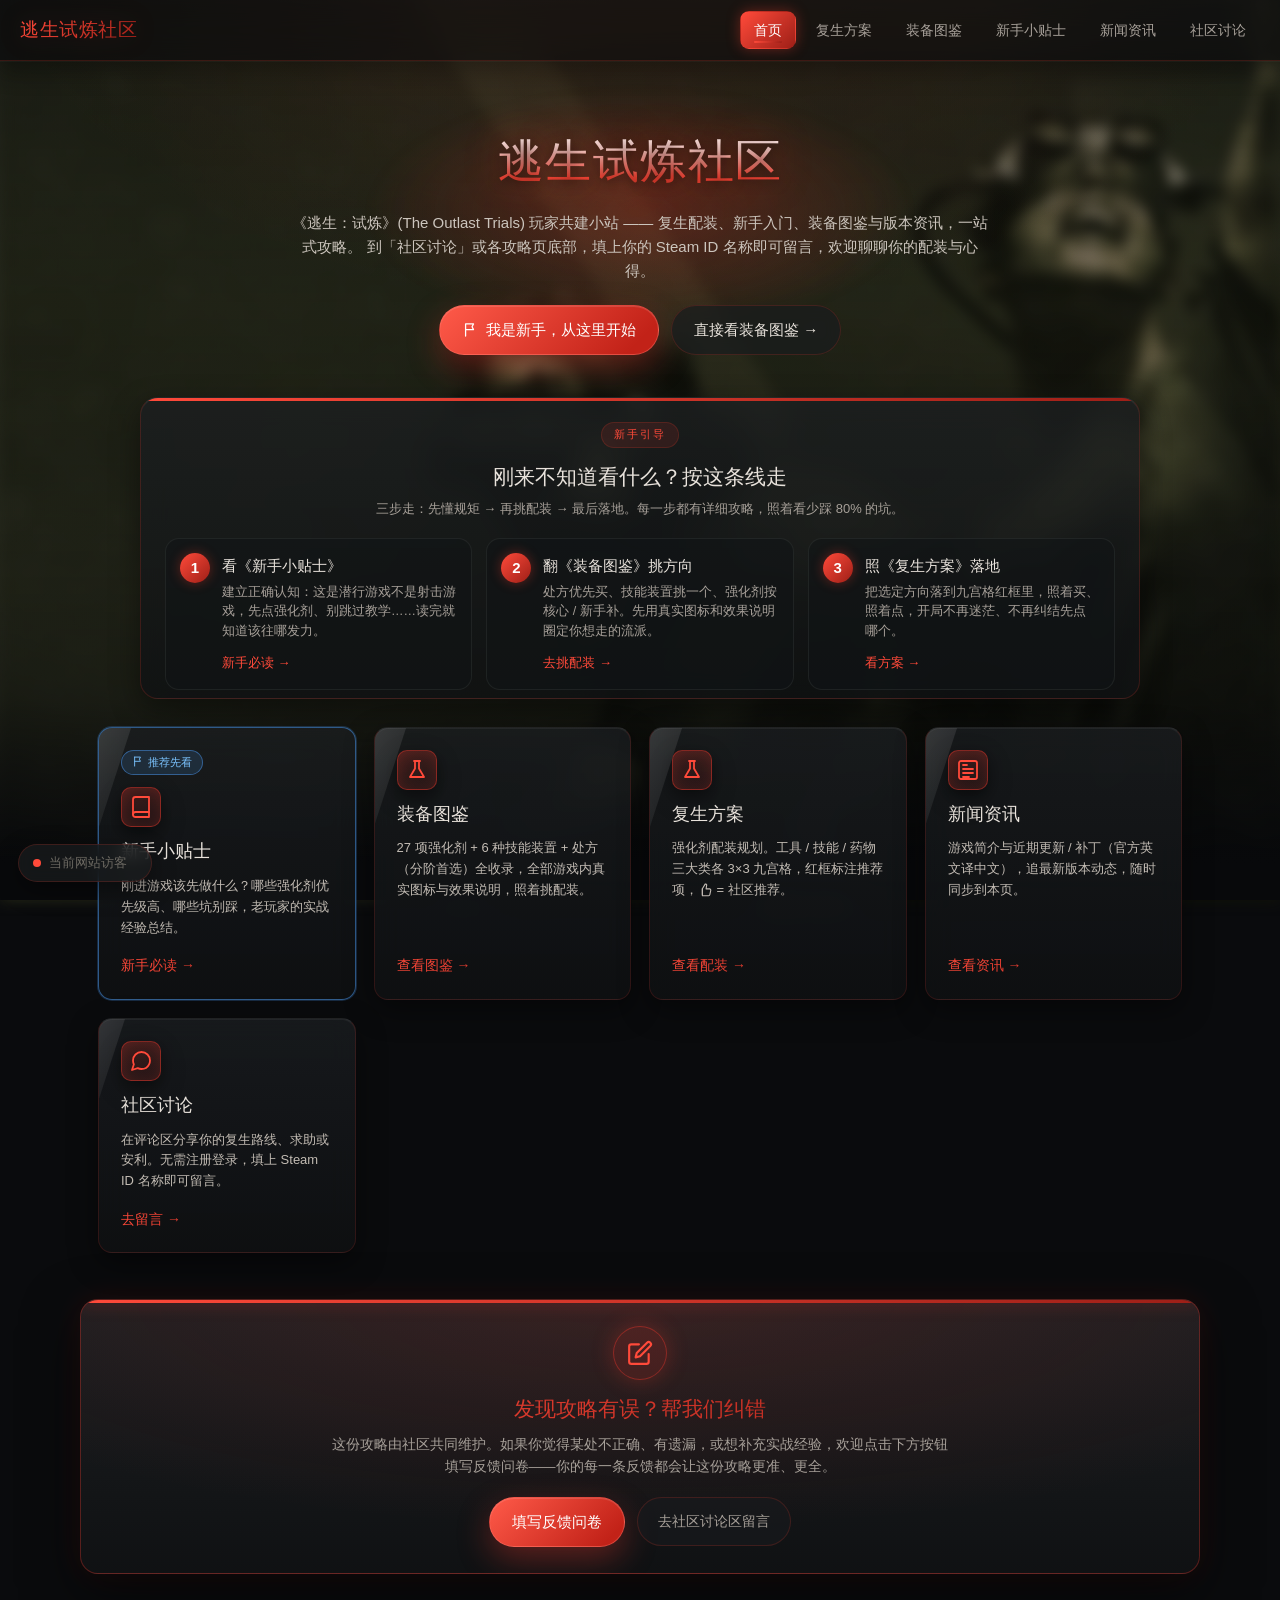
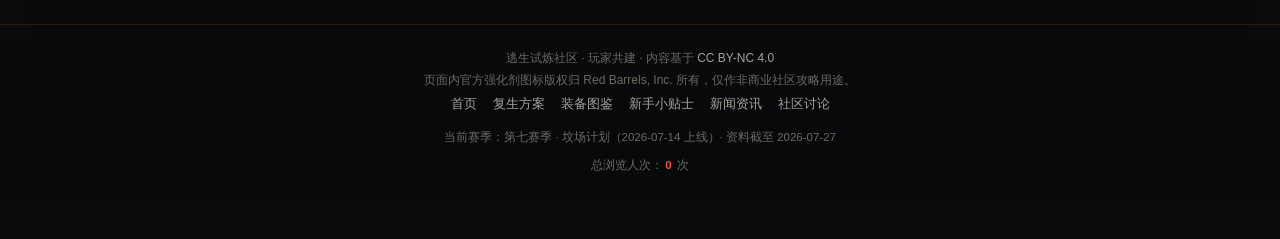
==== commit 46269a6e: "fix: restore 当前网站访客 label; hide busuanzi gray UV number" ====
--- a/index.html
+++ b/index.html
@@ -150,7 +150,7 @@
   <!-- 访客计数：真实累计(不蒜子) + 实时在线估算 -->
   <div class="visitor-counter" id="visitorCounter" role="status" aria-live="polite">
     <span class="vc-dot" aria-hidden="true"></span>
-    <b class="vc-num vc-on" id="vcOnline"><span class="vc-digit">--</span></b>
+    <span class="vc-cap">当前网站访客</span><b class="vc-num vc-on" id="vcOnline"><span class="vc-digit">--</span></b>
     <span id="busuanzi_container_site_uv" style="display:none"><span id="busuanzi_value_site_uv">0</span></span>
   </div>
 </body>
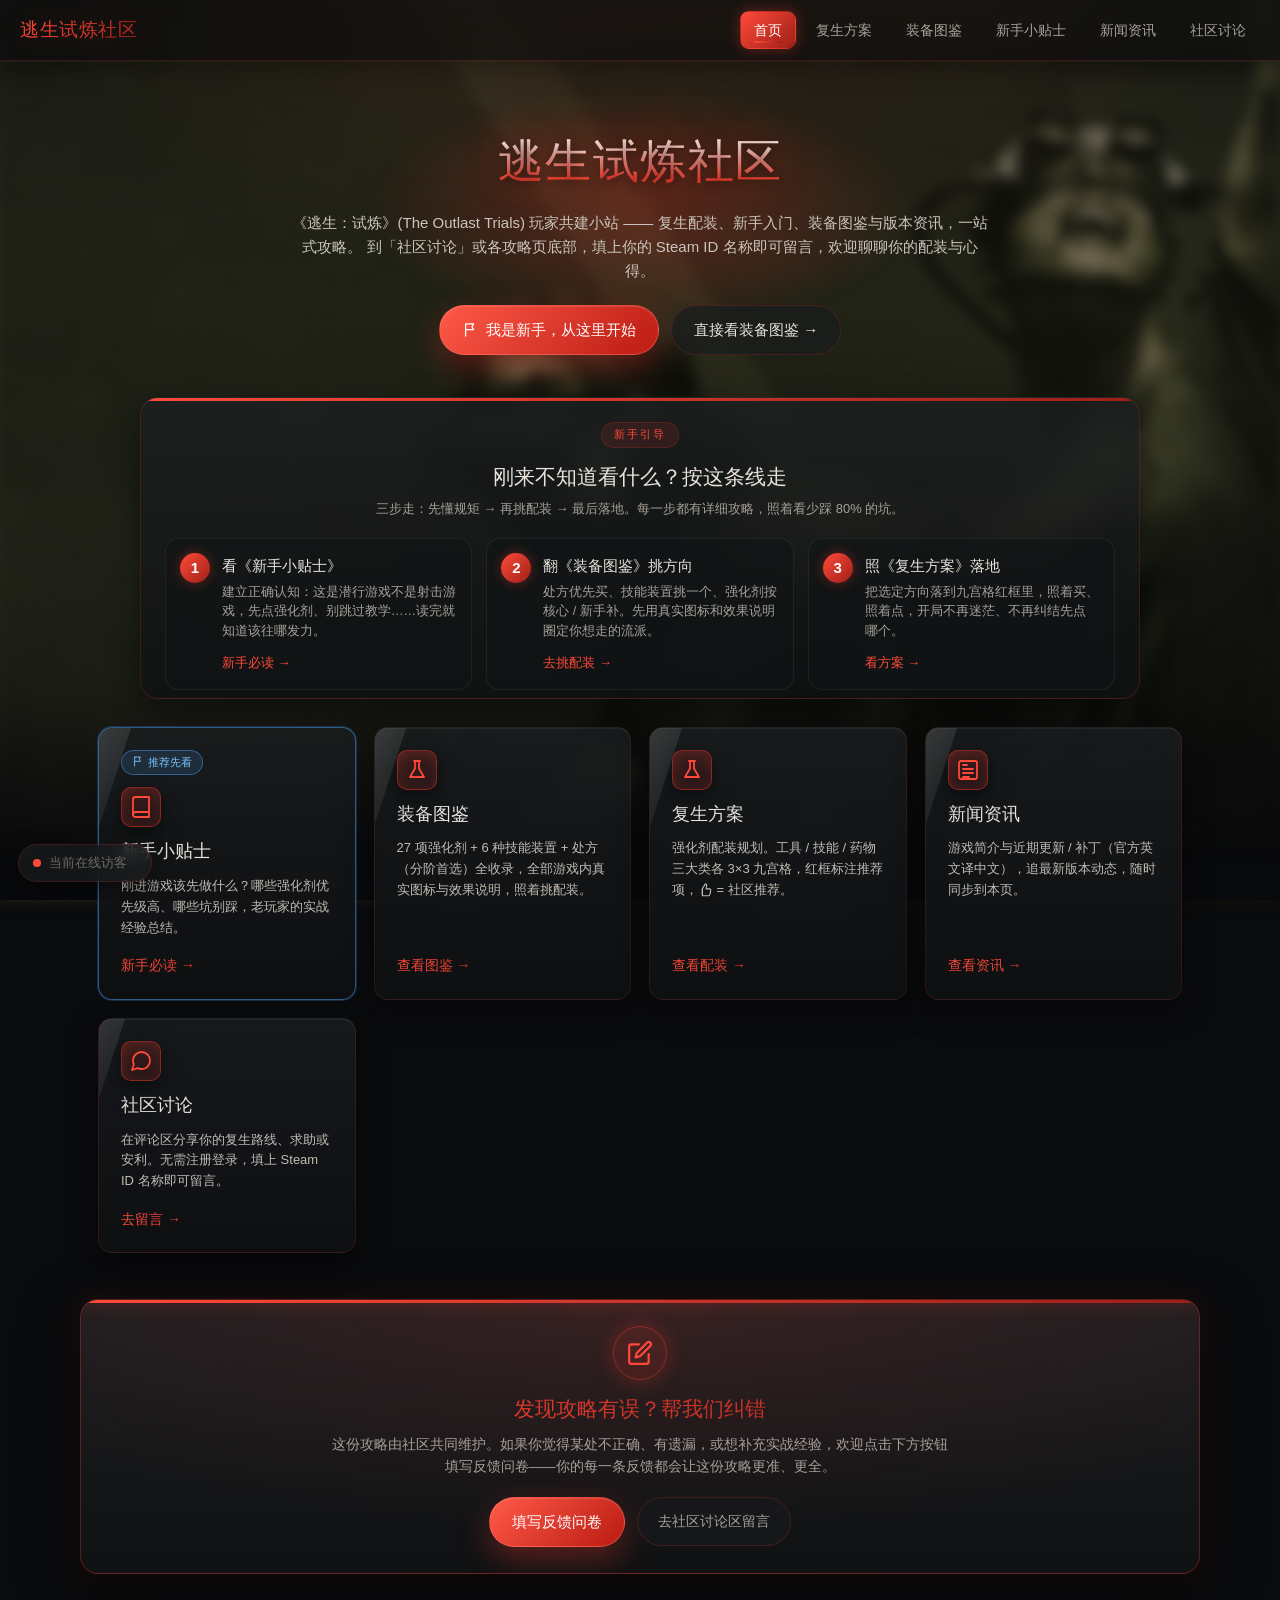
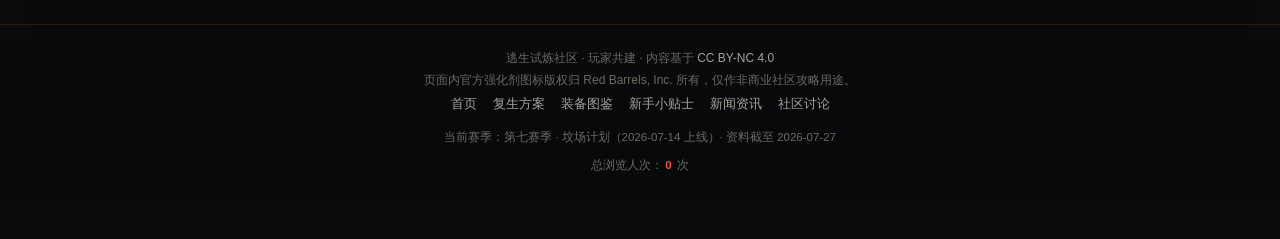
==== commit be1e1aa8: "chore: label 当前在线访客; enlarge red number to match caption" ====
--- a/index.html
+++ b/index.html
@@ -150,7 +150,7 @@
   <!-- 访客计数：真实累计(不蒜子) + 实时在线估算 -->
   <div class="visitor-counter" id="visitorCounter" role="status" aria-live="polite">
     <span class="vc-dot" aria-hidden="true"></span>
-    <span class="vc-cap">当前网站访客</span><b class="vc-num vc-on" id="vcOnline"><span class="vc-digit">--</span></b>
+    <span class="vc-cap">当前在线访客</span><b class="vc-num vc-on" id="vcOnline"><span class="vc-digit">--</span></b>
     <span id="busuanzi_container_site_uv" style="display:none"><span id="busuanzi_value_site_uv">0</span></span>
   </div>
 </body>
--- a/assets/css/style.css
+++ b/assets/css/style.css
@@ -836,3 +836,6 @@
 .visitor-counter .vc-digit.vc-out{animation:vcOut .48s cubic-bezier(.2,.7,.2,1) both}
 @keyframes vcIn{from{transform:translateY(115%);filter:blur(6px);opacity:0}to{transform:translateY(0);filter:blur(0);opacity:1}}
 @keyframes vcOut{from{transform:translateY(0);filter:blur(0);opacity:1}to{transform:translateY(-115%);filter:blur(6px);opacity:0}}
+/* 隐藏不蒜子的累计访客数（仅用于 JS 估算在线人数，不在角标展示） */
+.visitor-counter #busuanzi_container_site_uv{display:none !important}
+
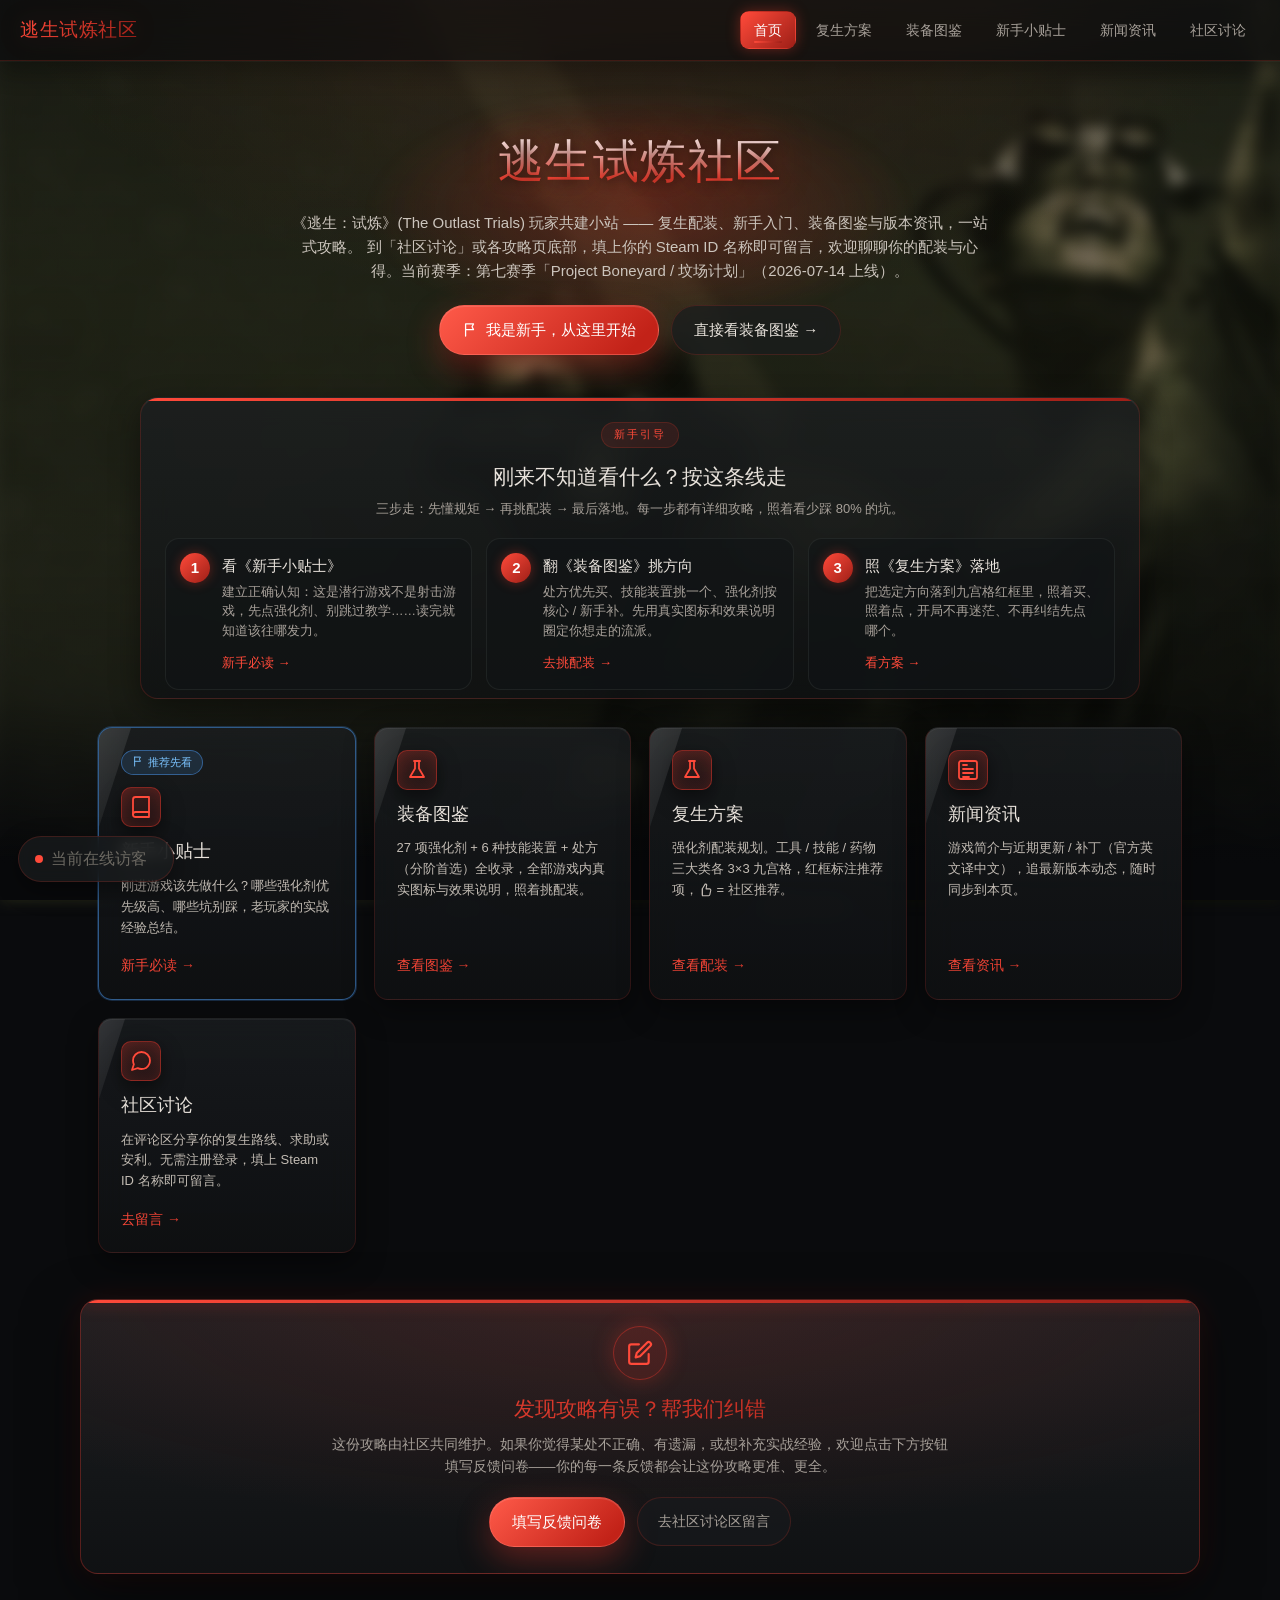
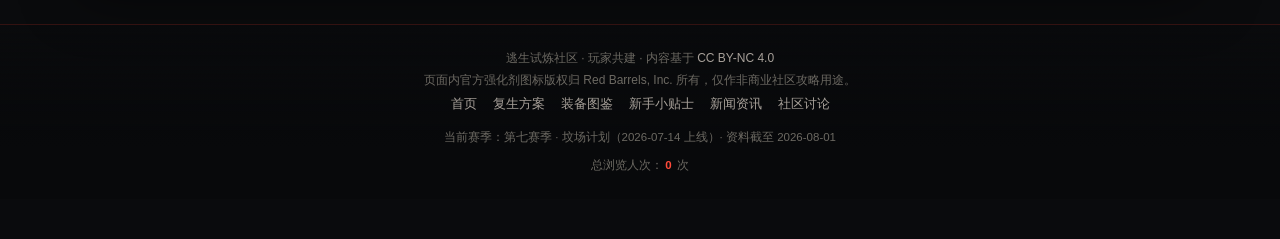
==== commit 48cd97d3: "content: per-nav scope + S7 anchor + fix rebirth legend" ====
--- a/index.html
+++ b/index.html
@@ -41,7 +41,7 @@
   <section class="hero">
     <h1>逃生试炼社区</h1>
     <p>《逃生：试炼》(The Outlast Trials) 玩家共建小站 —— 复生配装、新手入门、装备图鉴与版本资讯，一站式攻略。
-    到「社区讨论」或各攻略页底部，填上你的 Steam ID 名称即可留言，欢迎聊聊你的配装与心得。</p>
+    到「社区讨论」或各攻略页底部，填上你的 Steam ID 名称即可留言，欢迎聊聊你的配装与心得。当前赛季：第七赛季「Project Boneyard / 坟场计划」（2026-07-14 上线）。</p>
     <div class="hero-cta">
       <a class="btn btn-primary" href="newbie.html"><svg class="ico-i" viewBox="0 0 24 24" fill="none" stroke="currentColor" stroke-width="2" stroke-linecap="round" stroke-linejoin="round"><path d="M5 21V4M5 4h11l-2 4 2 4H5"/></svg> 我是新手，从这里开始</a>
       <a class="btn btn-ghost" href="amp-guide.html">直接看装备图鉴 →</a>
@@ -141,7 +141,7 @@
     <a href="news.html">新闻资讯</a>
     <a href="discuss.html">社区讨论</a>
   </nav>
-  <p class="foot-meta">当前赛季：第七赛季 · 坟场计划（2026-07-14 上线）· 资料截至 2026-07-27</p>
+  <p class="foot-meta">当前赛季：第七赛季 · 坟场计划（2026-07-14 上线）· 资料截至 2026-08-01</p>
 
   <p class="foot-views">总浏览人次：<b><span id="busuanzi_container_site_pv"><span id="busuanzi_value_site_pv">0</span></span></b> 次</p>
 </footer>
--- a/assets/css/style.css
+++ b/assets/css/style.css
@@ -821,14 +821,14 @@
 }
 
 /* 访客计数器：固定左下角，真实累计(不蒜子) + 实时在线估算 */
-.visitor-counter{position:fixed;left:18px;bottom:18px;z-index:55;display:flex;align-items:center;gap:8px;padding:8px 14px;border-radius:999px;border:1px solid var(--border);background:rgba(26,28,30,.72);-webkit-backdrop-filter:blur(8px);backdrop-filter:blur(8px);color:var(--text-dim);font-size:12.5px;white-space:nowrap;box-shadow:0 8px 24px rgba(0,0,0,.4);user-select:none}
+.visitor-counter{position:fixed;left:18px;bottom:18px;z-index:55;display:flex;align-items:center;gap:8px;padding:9px 16px;border-radius:999px;border:1px solid var(--border);background:rgba(26,28,30,.72);-webkit-backdrop-filter:blur(8px);backdrop-filter:blur(8px);color:var(--text-dim);font-size:16px;white-space:nowrap;box-shadow:0 8px 24px rgba(0,0,0,.4);user-select:none}
 .visitor-counter .vc-dot{width:8px;height:8px;border-radius:50%;background:var(--red-bright);animation:vc-pulse 1.8s infinite}
 @keyframes vc-pulse{0%{box-shadow:0 0 0 0 rgba(255,74,58,.55)}70%{box-shadow:0 0 0 7px rgba(255,74,58,0)}100%{box-shadow:0 0 0 0 rgba(255,74,58,0)}}
 .visitor-counter .vc-cap{color:var(--text-mute)}
-.visitor-counter .vc-num{color:var(--text);font-weight:800;font-variant-numeric:tabular-nums;font-size:13.5px;margin-left:2px}
+.visitor-counter .vc-num{color:var(--text);font-weight:800;font-variant-numeric:tabular-nums;font-size:1em;margin-left:2px}
 .visitor-counter .vc-num.vc-on{color:var(--red-bright)}
 .visitor-counter .vc-sep{width:1px;height:14px;background:var(--border-soft);margin:0 2px}
-@media (max-width:560px){.visitor-counter{left:10px;bottom:10px;padding:6px 10px;gap:6px;font-size:11px}.visitor-counter .vc-num{font-size:12px}}
+@media (max-width:560px){.visitor-counter{left:10px;bottom:10px;padding:7px 12px;gap:6px;font-size:13.5px}.visitor-counter .vc-num{font-size:1em}}
 /* 数字轮盘切换：模糊上下滑动 */
 .visitor-counter .vc-num{position:relative;display:inline-block;overflow:hidden;height:1.25em;line-height:1.25em;vertical-align:bottom;transition:width .35s ease}
 .visitor-counter .vc-digit{position:absolute;left:0;top:0;display:inline-block;will-change:transform,filter}
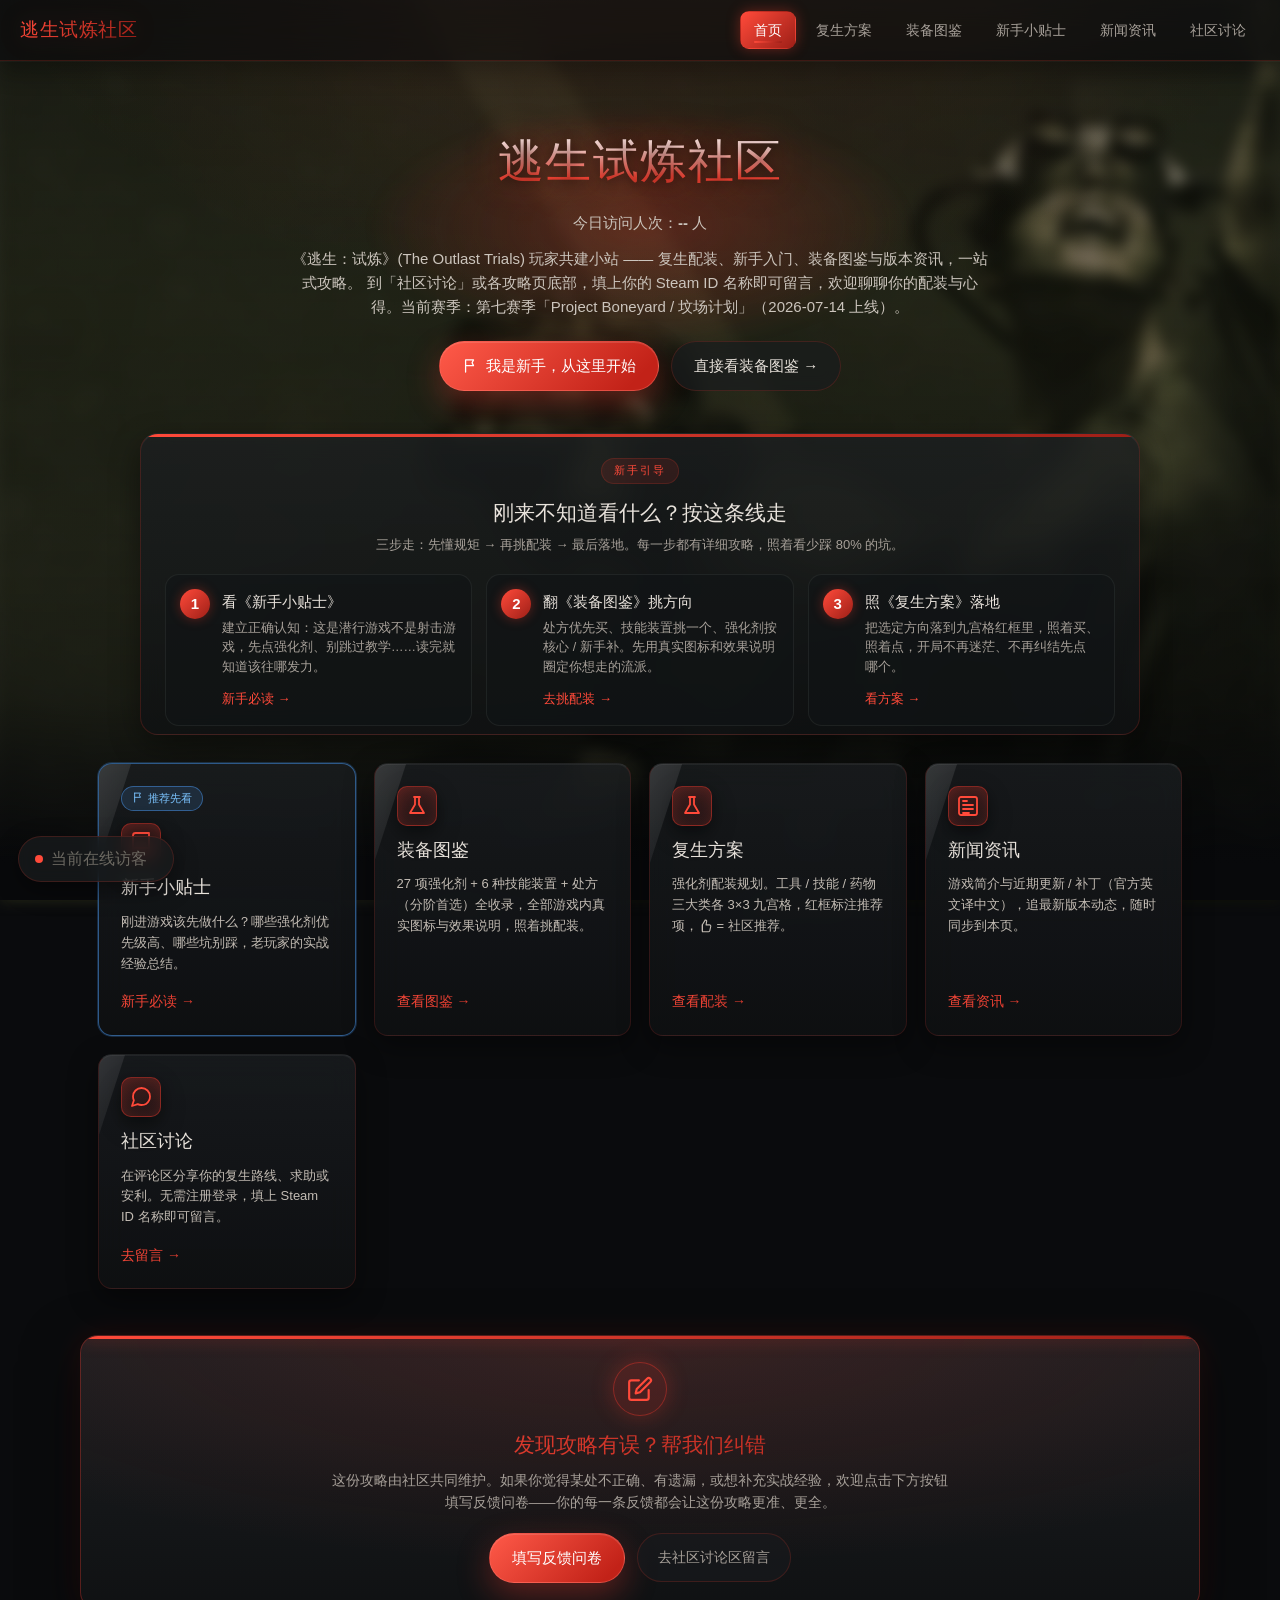
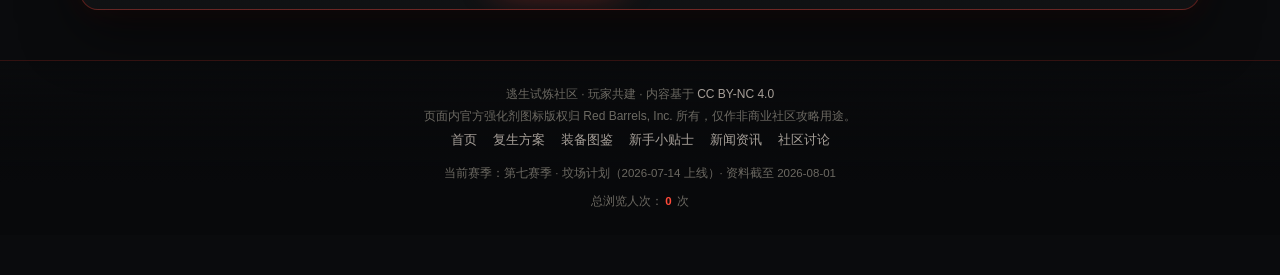
==== commit 9d1b48ff: "feat: 接入 Cloudflare Worker 实时访客数据（在线人数 + 今日访问人次），新增 hero 今日访问人次行" ====
--- a/index.html
+++ b/index.html
@@ -40,6 +40,7 @@
 <main class="container">
   <section class="hero">
     <h1>逃生试炼社区</h1>
+    <p class="hero-today">今日访问人次：<b id="vcToday">--</b> 人</p>
     <p>《逃生：试炼》(The Outlast Trials) 玩家共建小站 —— 复生配装、新手入门、装备图鉴与版本资讯，一站式攻略。
     到「社区讨论」或各攻略页底部，填上你的 Steam ID 名称即可留言，欢迎聊聊你的配装与心得。当前赛季：第七赛季「Project Boneyard / 坟场计划」（2026-07-14 上线）。</p>
     <div class="hero-cta">
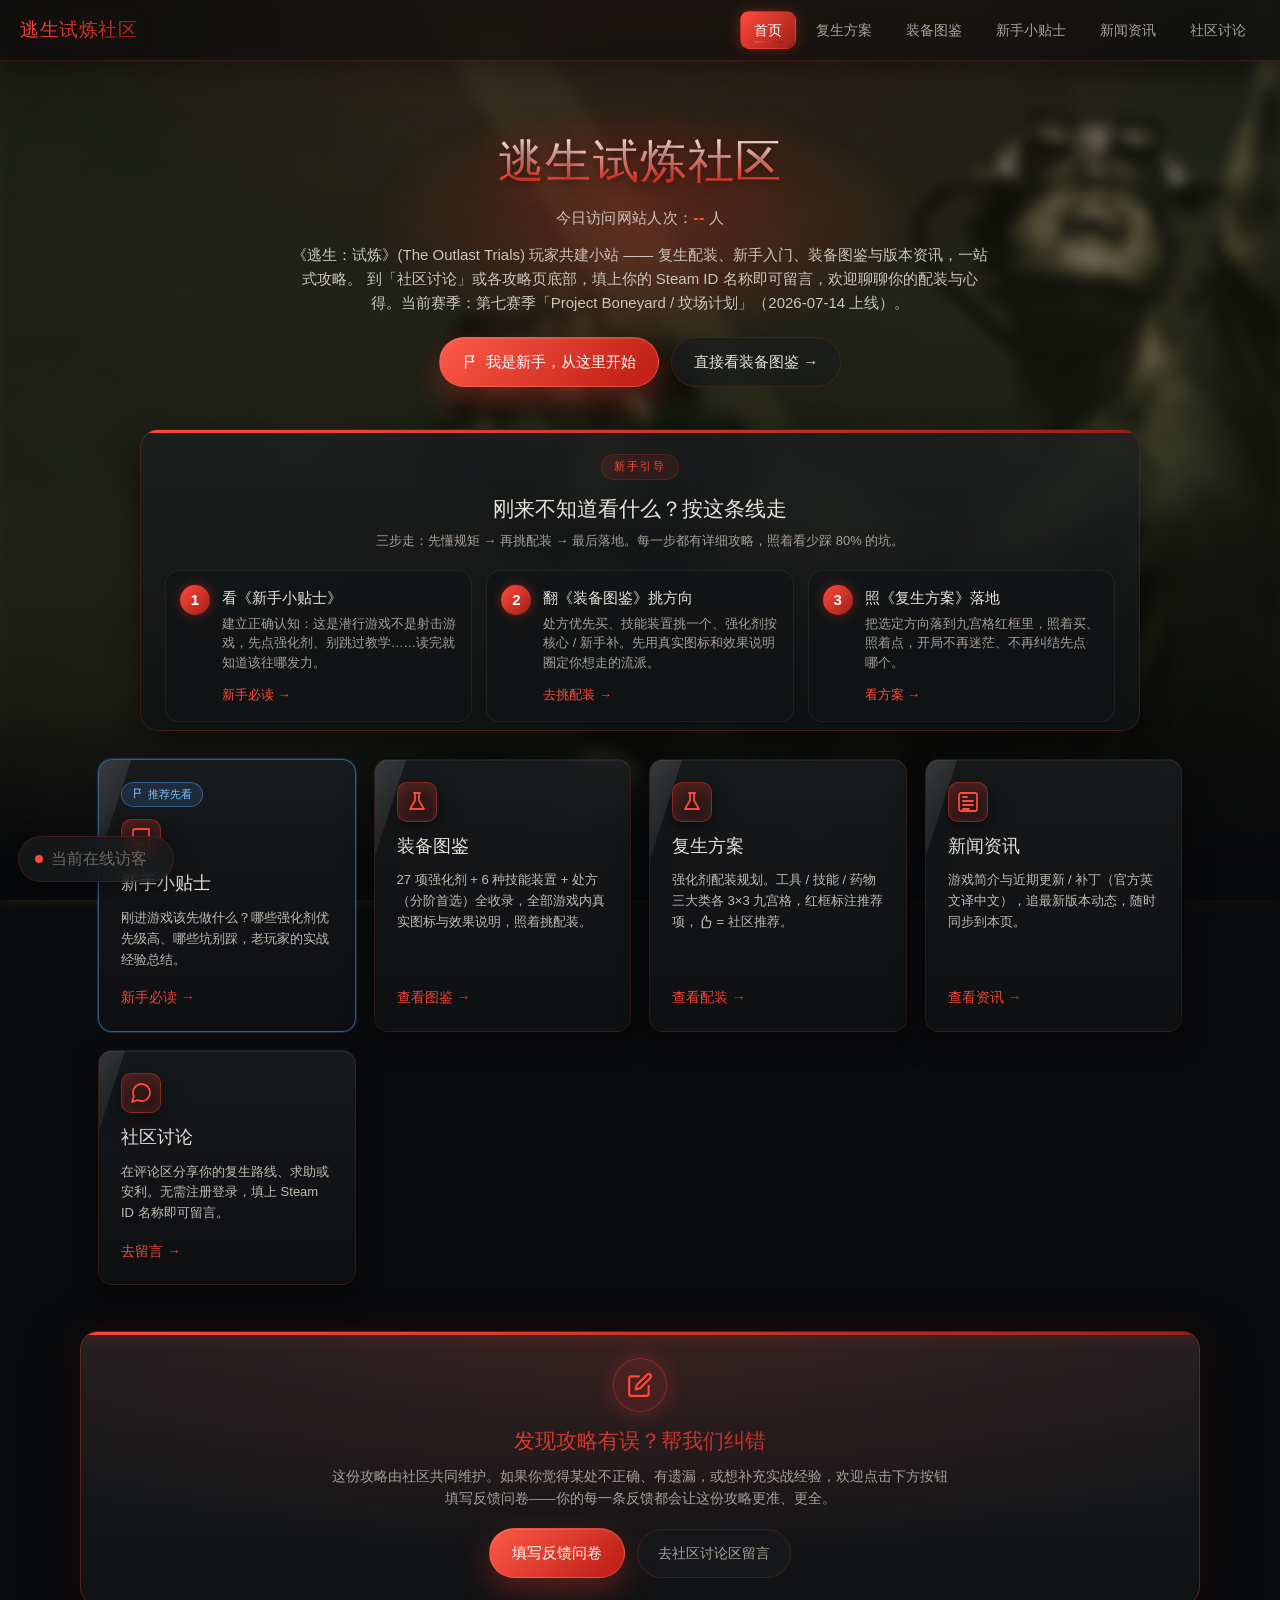
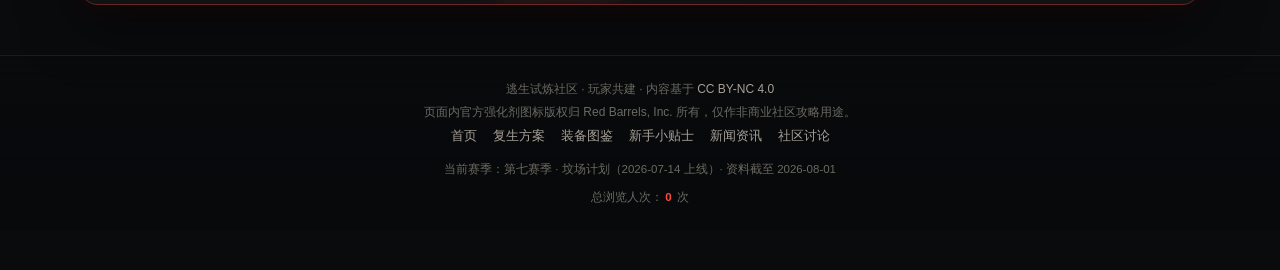
==== commit 72deb33f: "feat: 全站每页大标题下加「今日访问网站人次」(真实后端数据)" ====
--- a/index.html
+++ b/index.html
@@ -40,7 +40,7 @@
 <main class="container">
   <section class="hero">
     <h1>逃生试炼社区</h1>
-    <p class="hero-today">今日访问人次：<b id="vcToday">--</b> 人</p>
+    <p class="hero-today">今日访问网站人次：<b id="vcToday">--</b> 人</p>
     <p>《逃生：试炼》(The Outlast Trials) 玩家共建小站 —— 复生配装、新手入门、装备图鉴与版本资讯，一站式攻略。
     到「社区讨论」或各攻略页底部，填上你的 Steam ID 名称即可留言，欢迎聊聊你的配装与心得。当前赛季：第七赛季「Project Boneyard / 坟场计划」（2026-07-14 上线）。</p>
     <div class="hero-cta">
--- a/assets/css/style.css
+++ b/assets/css/style.css
@@ -131,6 +131,8 @@
   text-shadow:0 0 30px rgba(226,55,43,.3);
 }
 .hero p{color:var(--text-dim);font-size:15px;margin-top:12px;max-width:700px;margin-left:auto;margin-right:auto}
+.hero-today{margin-top:6px!important;font-size:14px;color:var(--text-dim);letter-spacing:.02em}
+.hero-today b{color:var(--red-bright);font-variant-numeric:tabular-nums;font-size:1.08em;font-weight:800}
 .cards{
   display:grid;gap:18px;margin-top:28px;
   grid-template-columns:repeat(auto-fit,minmax(240px,1fr));
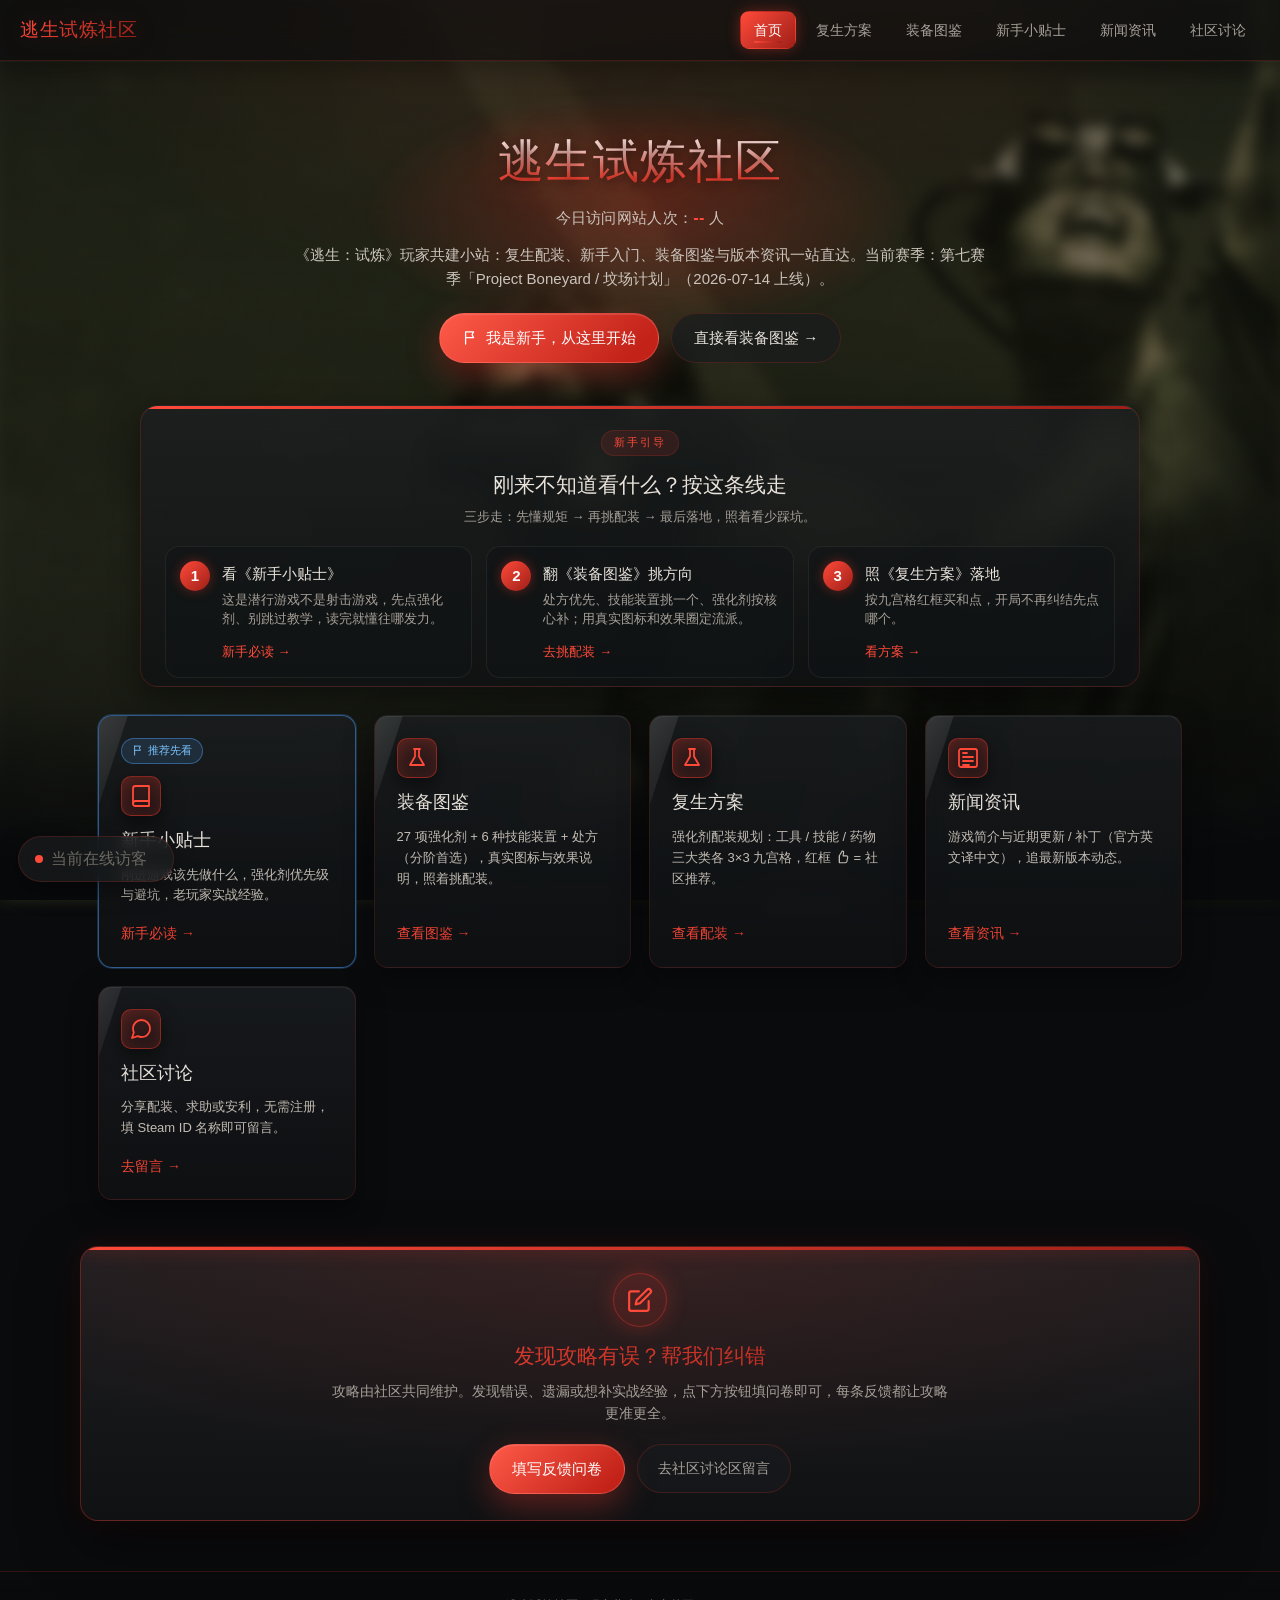
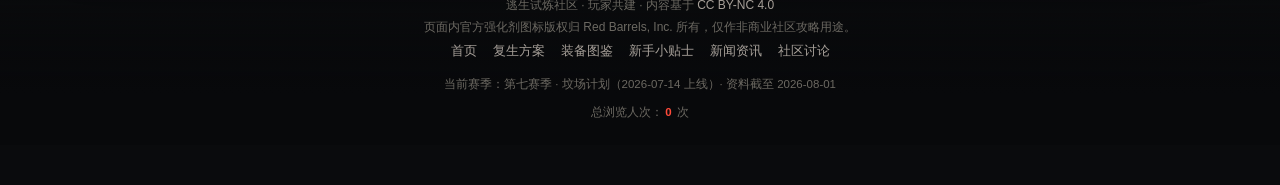
==== commit 0c10347c: "chore: 全站文案简明化优化 index.html" ====
--- a/index.html
+++ b/index.html
@@ -41,8 +41,7 @@
   <section class="hero">
     <h1>逃生试炼社区</h1>
     <p class="hero-today">今日访问网站人次：<b id="vcToday">--</b> 人</p>
-    <p>《逃生：试炼》(The Outlast Trials) 玩家共建小站 —— 复生配装、新手入门、装备图鉴与版本资讯，一站式攻略。
-    到「社区讨论」或各攻略页底部，填上你的 Steam ID 名称即可留言，欢迎聊聊你的配装与心得。当前赛季：第七赛季「Project Boneyard / 坟场计划」（2026-07-14 上线）。</p>
+    <p>《逃生：试炼》玩家共建小站：复生配装、新手入门、装备图鉴与版本资讯一站直达。当前赛季：第七赛季「Project Boneyard / 坟场计划」（2026-07-14 上线）。</p>
     <div class="hero-cta">
       <a class="btn btn-primary" href="newbie.html"><svg class="ico-i" viewBox="0 0 24 24" fill="none" stroke="currentColor" stroke-width="2" stroke-linecap="round" stroke-linejoin="round"><path d="M5 21V4M5 4h11l-2 4 2 4H5"/></svg> 我是新手，从这里开始</a>
       <a class="btn btn-ghost" href="amp-guide.html">直接看装备图鉴 →</a>
@@ -54,14 +53,14 @@
     <div class="sp-head">
       <span class="sp-kicker">新手引导</span>
       <div class="sp-title">刚来不知道看什么？按这条线走</div>
-      <p class="sp-sub">三步走：先懂规矩 → 再挑配装 → 最后落地。每一步都有详细攻略，照着看少踩 80% 的坑。</p>
+      <p class="sp-sub">三步走：先懂规矩 → 再挑配装 → 最后落地，照着看少踩坑。</p>
     </div>
     <ol class="sp-steps">
       <li class="sp-step">
         <span class="sp-num">1</span>
         <div class="sp-body">
           <h3>看《新手小贴士》</h3>
-          <p>建立正确认知：这是潜行游戏不是射击游戏，先点强化剂、别跳过教学……读完就知道该往哪发力。</p>
+          <p>这是潜行游戏不是射击游戏，先点强化剂、别跳过教学，读完就懂往哪发力。</p>
           <a class="sp-go" href="newbie.html">新手必读 →</a>
         </div>
       </li>
@@ -69,7 +68,7 @@
         <span class="sp-num">2</span>
         <div class="sp-body">
           <h3>翻《装备图鉴》挑方向</h3>
-          <p>处方优先买、技能装置挑一个、强化剂按核心 / 新手补。先用真实图标和效果说明圈定你想走的流派。</p>
+          <p>处方优先、技能装置挑一个、强化剂按核心补；用真实图标和效果圈定流派。</p>
           <a class="sp-go" href="amp-guide.html">去挑配装 →</a>
         </div>
       </li>
@@ -77,7 +76,7 @@
         <span class="sp-num">3</span>
         <div class="sp-body">
           <h3>照《复生方案》落地</h3>
-          <p>把选定方向落到九宫格红框里，照着买、照着点，开局不再迷茫、不再纠结先点哪个。</p>
+          <p>按九宫格红框买和点，开局不再纠结先点哪个。</p>
           <a class="sp-go" href="rebirth.html">看方案 →</a>
         </div>
       </li>
@@ -89,31 +88,31 @@
       <div class="pill-new"><svg class="ico-i" viewBox="0 0 24 24" fill="none" stroke="currentColor" stroke-width="2" stroke-linecap="round" stroke-linejoin="round"><path d="M5 21V4M5 4h11l-2 4 2 4H5"/></svg> 推荐先看</div>
       <div class="ico"><svg viewBox="0 0 24 24" fill="none" stroke="currentColor" stroke-width="2" stroke-linecap="round" stroke-linejoin="round"><path d="M4 19.5A2.5 2.5 0 0 1 6.5 17H20"/><path d="M6.5 2H20v20H6.5A2.5 2.5 0 0 1 4 19.5v-15A2.5 2.5 0 0 1 6.5 2z"/></svg></div>
       <h3>新手小贴士</h3>
-      <p>刚进游戏该先做什么？哪些强化剂优先级高、哪些坑别踩，老玩家的实战经验总结。</p>
+      <p>刚进游戏该先做什么，强化剂优先级与避坑，老玩家实战经验。</p>
       <div class="go">新手必读 →</div>
     </a>
     <a class="card" href="amp-guide.html">
       <div class="ico"><svg viewBox="0 0 24 24" fill="none" stroke="currentColor" stroke-width="2" stroke-linecap="round" stroke-linejoin="round"><path d="M9 3h6"/><path d="M10 3v7.5l-5 8.5h14l-5-8.5V3"/><path d="M6 19h12"/></svg></div>
       <h3>装备图鉴</h3>
-      <p>27 项强化剂 + 6 种技能装置 + 处方（分阶首选）全收录，全部游戏内真实图标与效果说明，照着挑配装。</p>
+      <p>27 项强化剂 + 6 种技能装置 + 处方（分阶首选），真实图标与效果说明，照着挑配装。</p>
       <div class="go">查看图鉴 →</div>
     </a>
     <a class="card" href="rebirth.html">
       <div class="ico"><svg viewBox="0 0 24 24" fill="none" stroke="currentColor" stroke-width="2" stroke-linecap="round" stroke-linejoin="round"><path d="M9 3h6"/><path d="M10 3v7.5l-5 8.5h14l-5-8.5V3"/><path d="M6 19h12"/></svg></div>
       <h3>复生方案</h3>
-      <p>强化剂配装规划。工具 / 技能 / 药物三大类各 3×3 九宫格，红框标注推荐项，<svg class="ico-i" viewBox="0 0 24 24" fill="none" stroke="currentColor" stroke-width="2" stroke-linecap="round" stroke-linejoin="round"><path d="M7 11v9"/><path d="M7 11l4.5-7.6A2 2 0 0 1 14 4.6L13 11h5.5a2 2 0 0 1 2 2.4l-1.5 7A2 2 0 0 1 17 22H7z"/></svg> = 社区推荐。</p>
+      <p>强化剂配装规划：工具 / 技能 / 药物三大类各 3×3 九宫格，红框 <svg class="ico-i" viewBox="0 0 24 24" fill="none" stroke="currentColor" stroke-width="2" stroke-linecap="round" stroke-linejoin="round"><path d="M7 11v9"/><path d="M7 11l4.5-7.6A2 2 0 0 1 14 4.6L13 11h5.5a2 2 0 0 1 2 2.4l-1.5 7A2 2 0 0 1 17 22H7z"/></svg> = 社区推荐。</p>
       <div class="go">查看配装 →</div>
     </a>
     <a class="card" href="news.html">
       <div class="ico"><svg viewBox="0 0 24 24" fill="none" stroke="currentColor" stroke-width="2" stroke-linecap="round" stroke-linejoin="round"><rect x="3" y="3" width="18" height="18" rx="2"/><path d="M7 7h4"/><path d="M7 11h10"/><path d="M7 15h10"/><path d="M7 19h6"/></svg></div>
       <h3>新闻资讯</h3>
-      <p>游戏简介与近期更新 / 补丁（官方英文译中文），追最新版本动态，随时同步到本页。</p>
+      <p>游戏简介与近期更新 / 补丁（官方英文译中文），追最新版本动态。</p>
       <div class="go">查看资讯 →</div>
     </a>
     <a class="card" href="discuss.html">
       <div class="ico"><svg viewBox="0 0 24 24" fill="none" stroke="currentColor" stroke-width="2" stroke-linecap="round" stroke-linejoin="round"><path d="M21 11.5a8.38 8.38 0 0 1-.9 3.8 8.5 8.5 0 0 1-7.6 4.7 8.38 8.38 0 0 1-3.8-.9L3 21l1.9-5.7A8.38 8.38 0 0 1 4 11.5a8.5 8.5 0 0 1 8.5-8.5 8.5 8.5 0 0 1 8.5 8.5z"/></svg></div>
       <h3>社区讨论</h3>
-      <p>在评论区分享你的复生路线、求助或安利。无需注册登录，填上 Steam ID 名称即可留言。</p>
+      <p>分享配装、求助或安利，无需注册，填 Steam ID 名称即可留言。</p>
       <div class="go">去留言 →</div>
     </a>
   </section>
@@ -123,7 +122,7 @@
   <section class="feedback-cta" id="feedback">
     <div class="fc-icon"><svg viewBox="0 0 24 24" fill="none" stroke="currentColor" stroke-width="2" stroke-linecap="round" stroke-linejoin="round"><path d="M11 4H4a2 2 0 0 0-2 2v14a2 2 0 0 0 2 2h14a2 2 0 0 0 2-2v-7"/><path d="M18.5 2.5a2.121 2.121 0 0 1 3 3L12 15l-4 1 1-4 9.5-9.5z"/></svg></div>
     <h2 class="fc-title">发现攻略有误？帮我们纠错</h2>
-    <p class="fc-desc">这份攻略由社区共同维护。如果你觉得某处不正确、有遗漏，或想补充实战经验，欢迎点击下方按钮填写反馈问卷——你的每一条反馈都会让这份攻略更准、更全。</p>
+    <p class="fc-desc">攻略由社区共同维护。发现错误、遗漏或想补实战经验，点下方按钮填问卷即可，每条反馈都让攻略更准更全。</p>
     <div class="fc-actions">
       <a class="btn btn-primary" href="https://docs.qq.com/form/page/DVHBvTGRLUFpmUVV4" target="_blank" rel="noopener">填写反馈问卷</a>
       <a class="fc-ghost" href="discuss.html#comments">去社区讨论区留言</a>
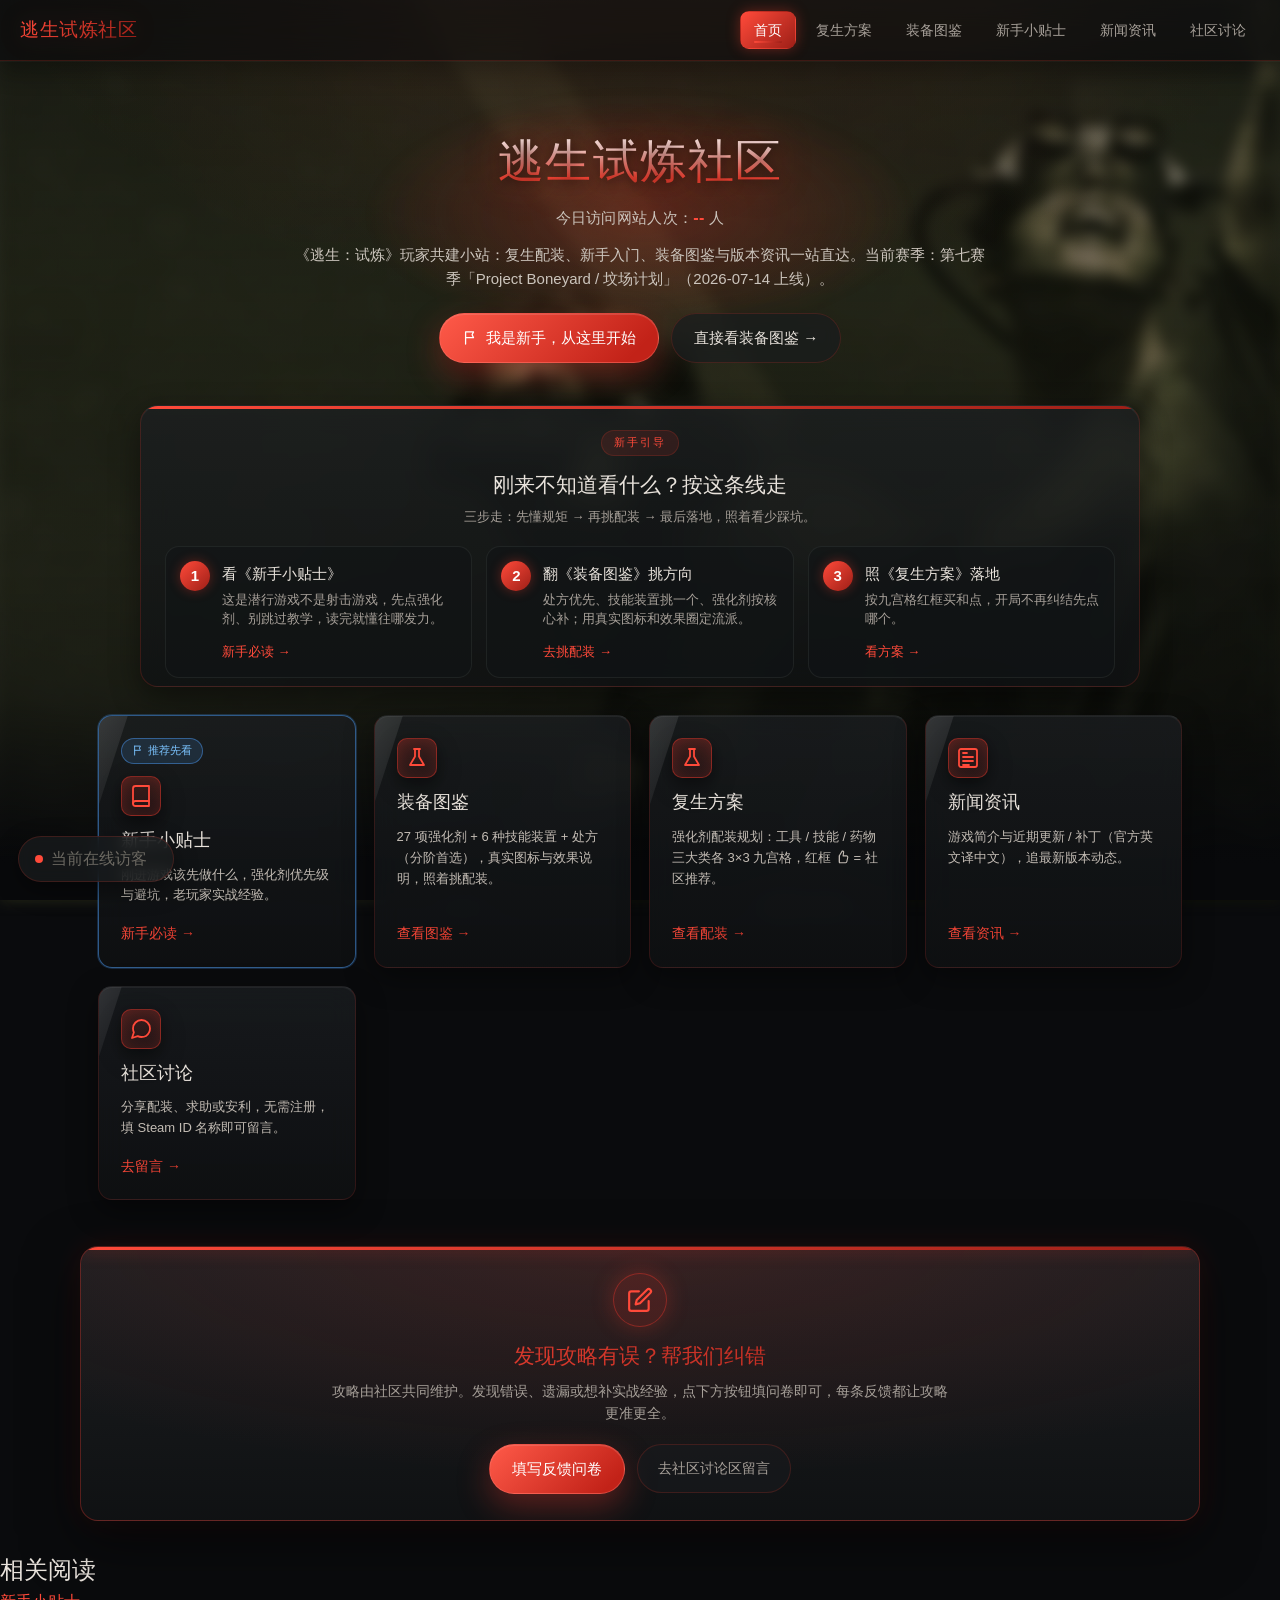
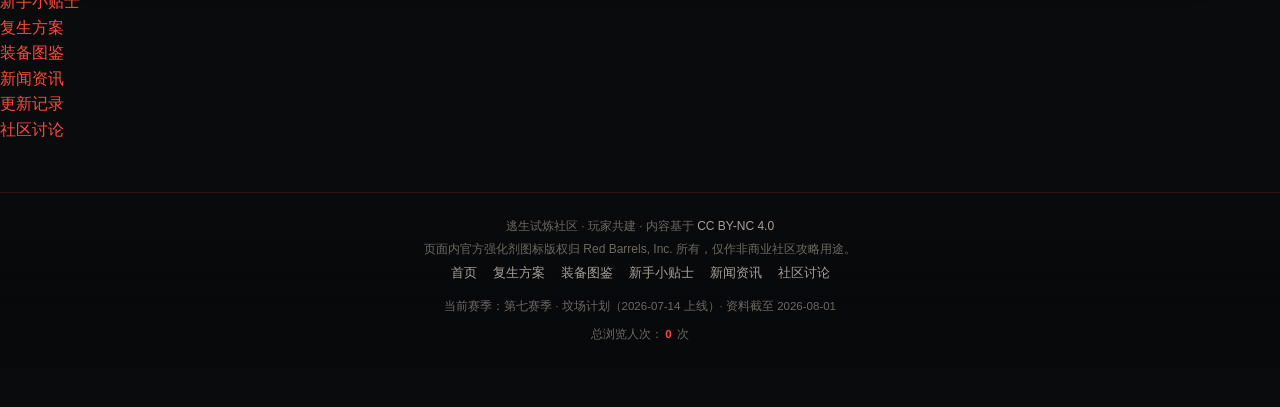
==== commit 827fda3f: "SEO: robots/sitemap/404/feed + per-page keywords/breadcrumb/related" ====
--- a/index.html
+++ b/index.html
@@ -7,6 +7,8 @@
 <title>逃生试炼社区</title>
   <meta name="description" content="《逃生：试炼》玩家共建社区：复生方案、装备图鉴、新手小贴士、新闻资讯与社区讨论一站直达。">
   <link rel="canonical" href="https://lokeily.github.io/outlast-trials-community/index.html">
+  <meta name="keywords" content="逃生试炼攻略,Outlast Trials 中文攻略,逃生试炼社区,强化剂配装,新手攻略,第七赛季坟场计划">
+  <script type="application/ld+json">{"@context": "https://schema.org", "@type": "BreadcrumbList", "itemListElement": [{"@type": "ListItem", "position": 1, "name": "逃生试炼社区", "item": "https://lokeily.github.io/outlast-trials-community/index.html"}, {"@type": "ListItem", "position": 2, "name": "首页", "item": "https://lokeily.github.io/outlast-trials-community/index.html"}]}</script>
   <meta property="og:type" content="website">
   <meta property="og:site_name" content="逃生试炼社区">
   <meta property="og:title" content="逃生试炼社区">
@@ -129,6 +131,17 @@
     </div>
   </section>
 
+  <section class="related" aria-label="相关阅读">
+    <h2>相关阅读</h2>
+    <ul class="rel-list">
+      <li><a href="newbie.html">新手小贴士</a></li>
+      <li><a href="rebirth.html">复生方案</a></li>
+      <li><a href="amp-guide.html">装备图鉴</a></li>
+      <li><a href="news.html">新闻资讯</a></li>
+      <li><a href="updates.html">更新记录</a></li>
+      <li><a href="discuss.html">社区讨论</a></li>
+    </ul>
+  </section>
   <footer class="site-foot">
   <p>逃生试炼社区 · 玩家共建 · 内容基于 <a href="LICENSE">CC BY-NC 4.0</a></p>
   <p>页面内官方强化剂图标版权归 Red Barrels, Inc. 所有，仅作非商业社区攻略用途。</p>
